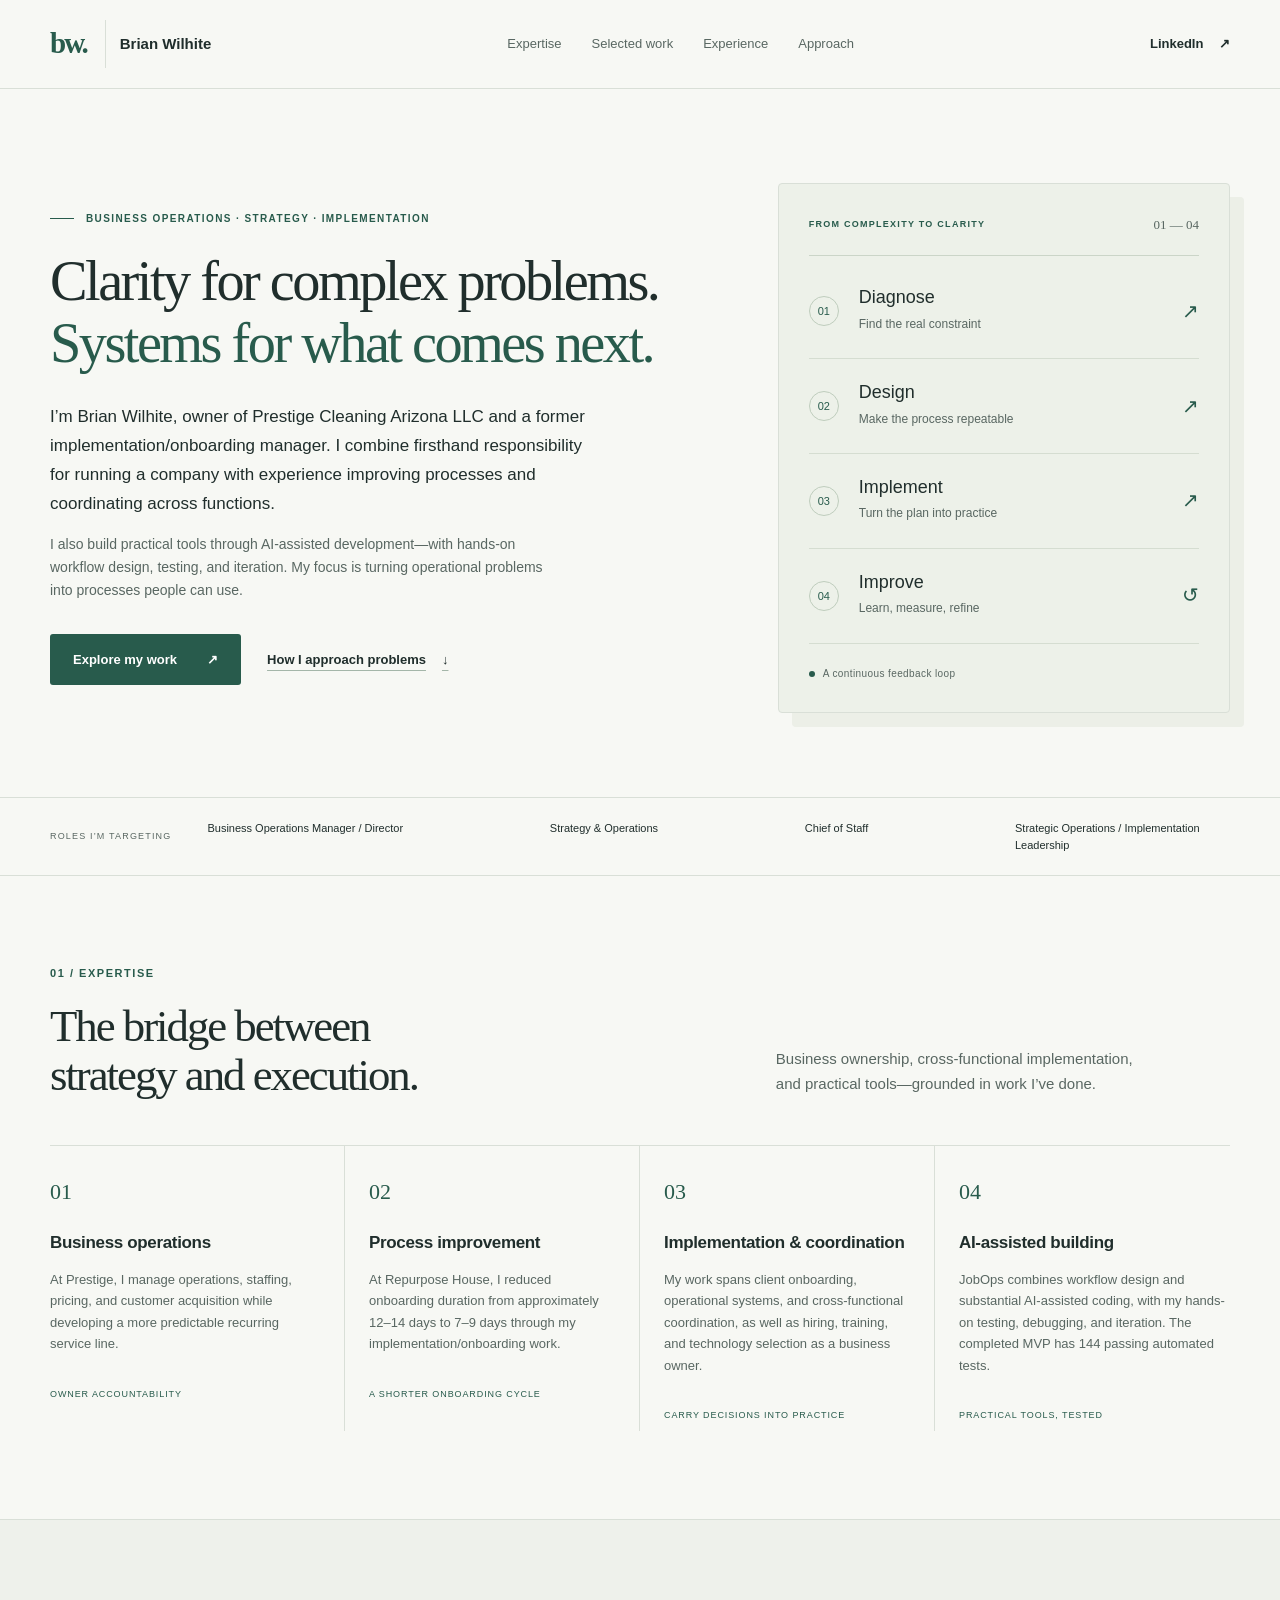
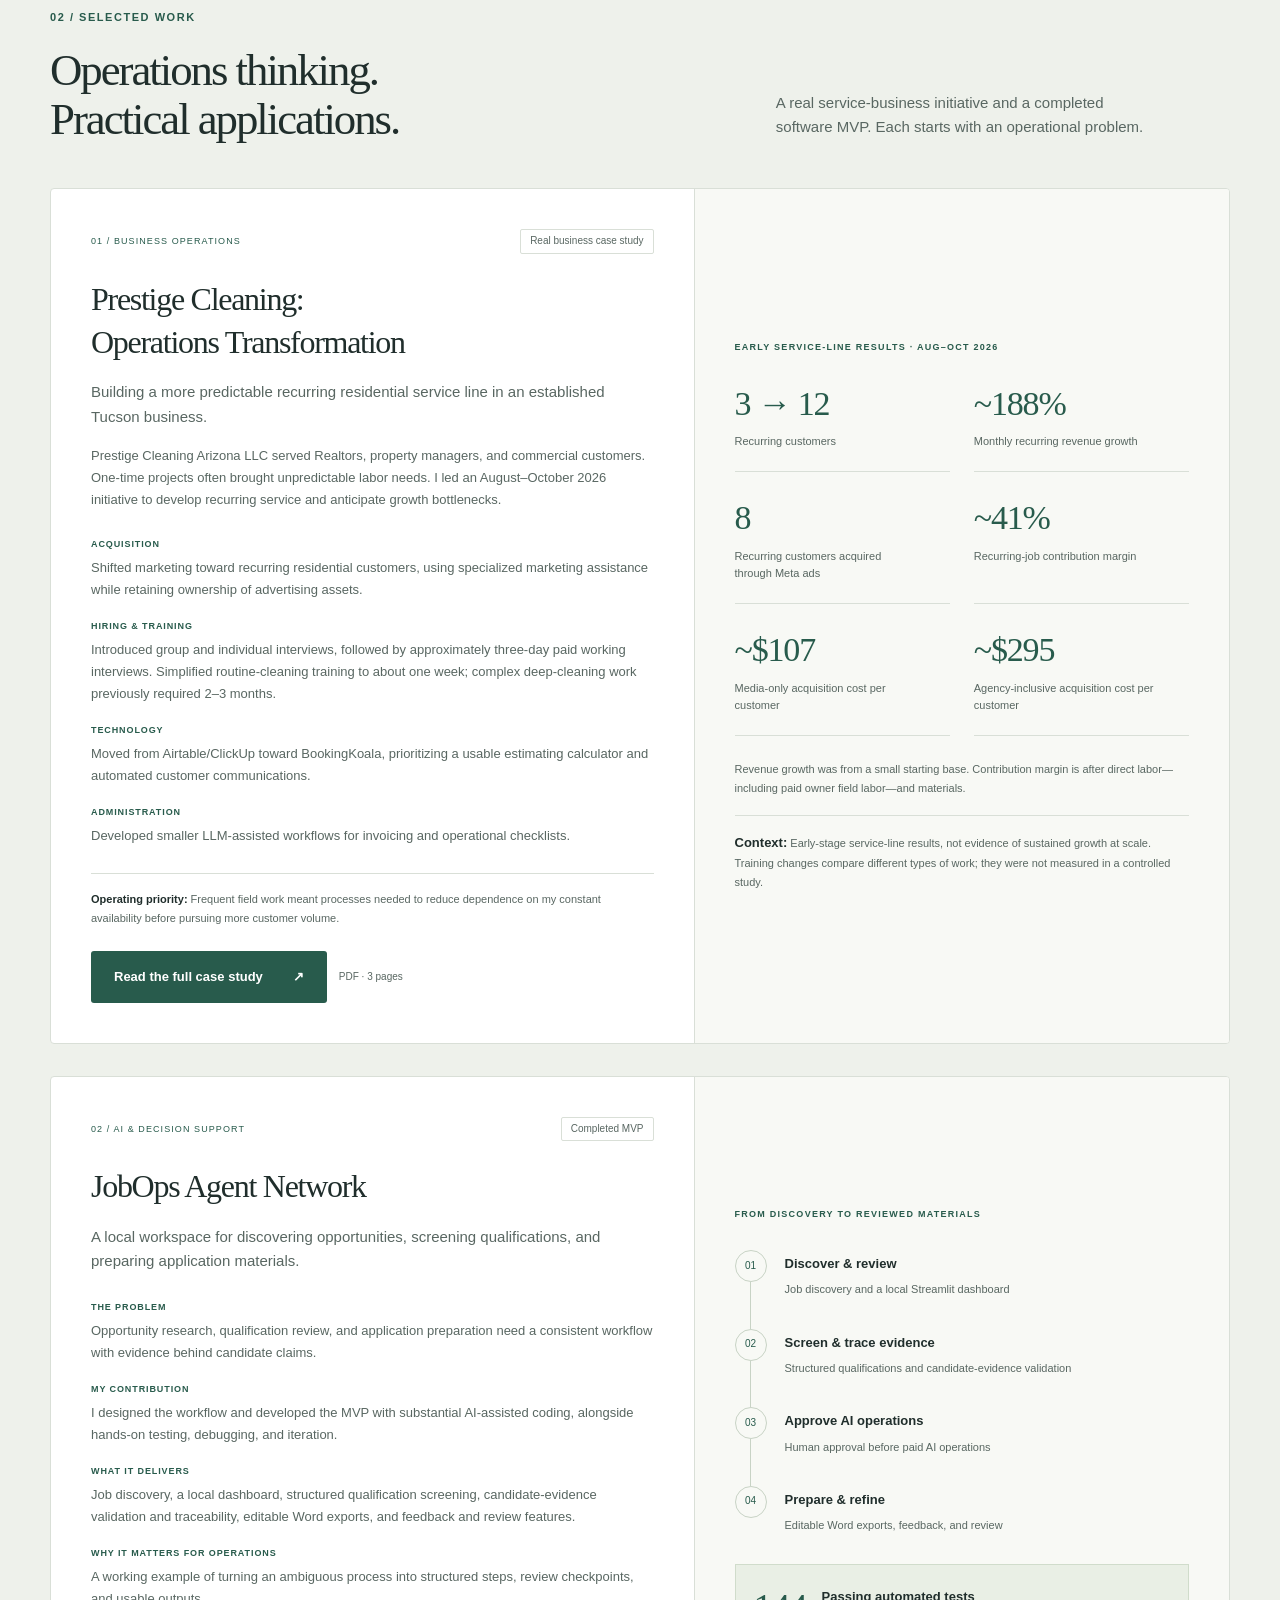
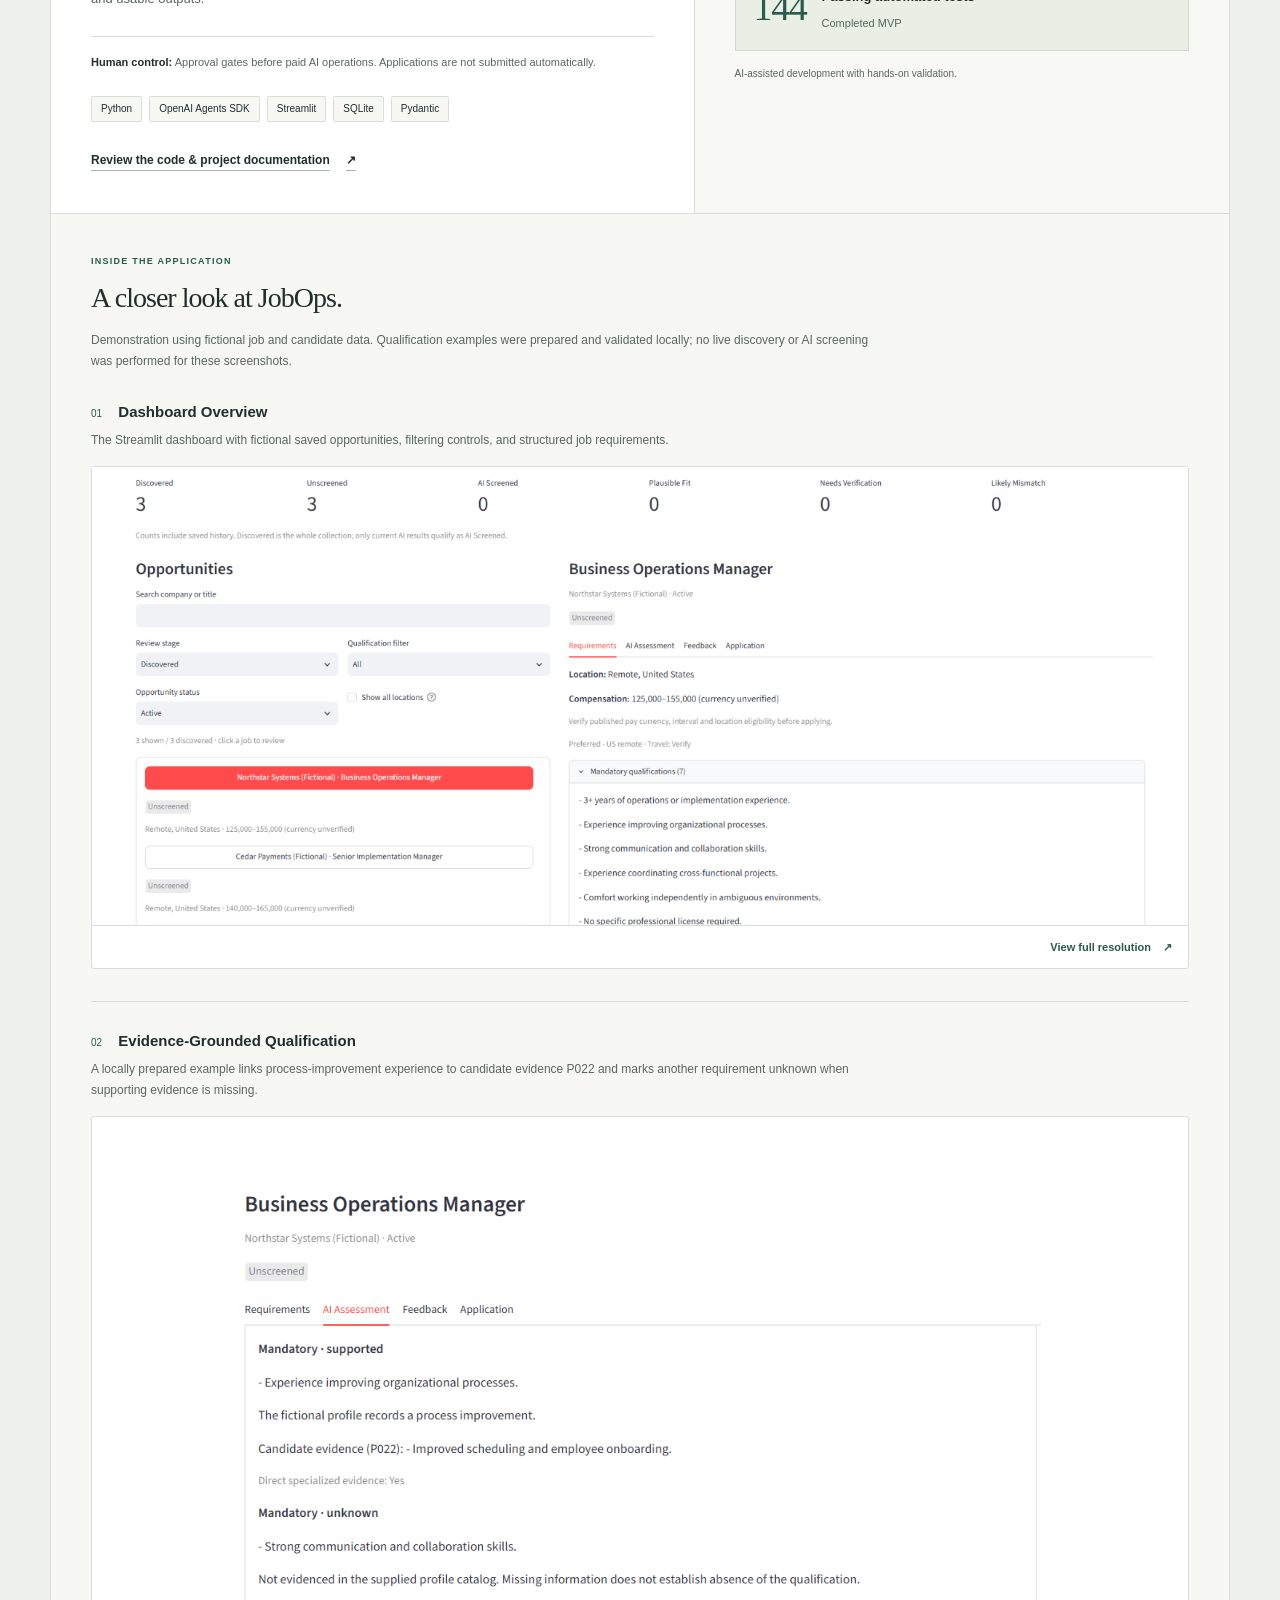
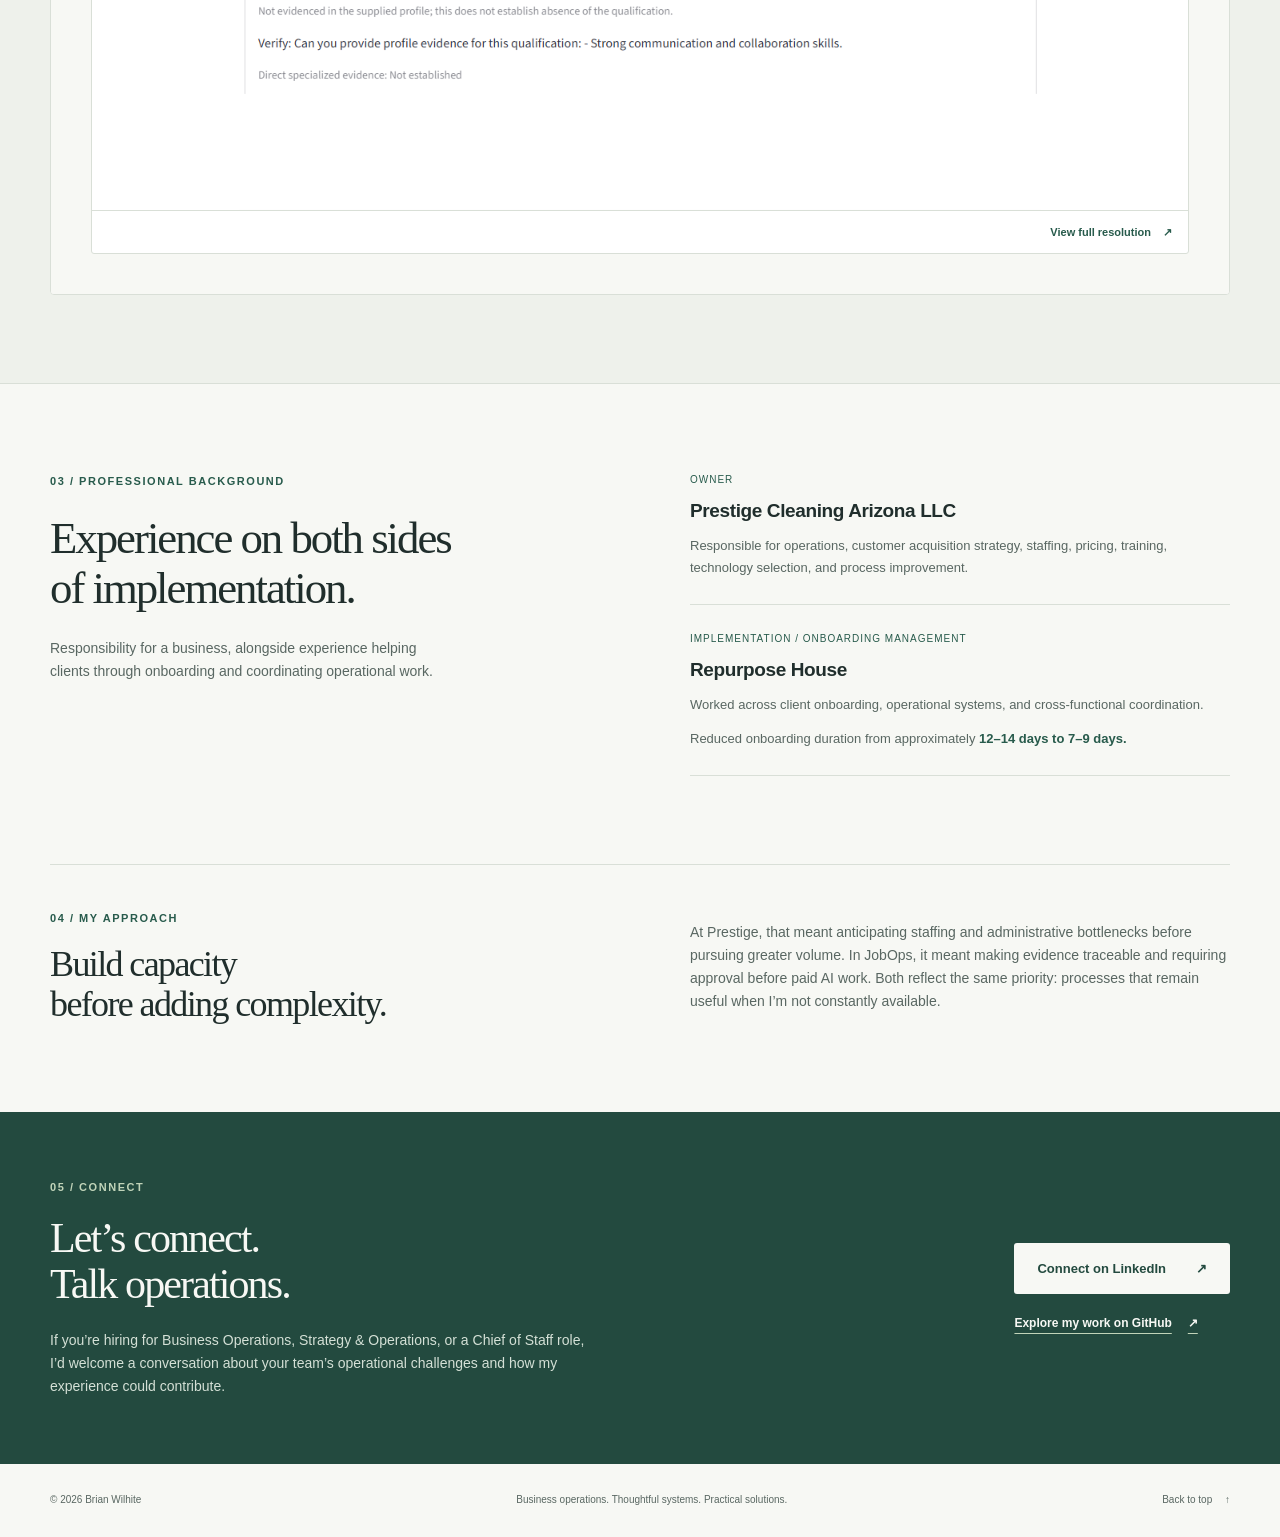
==== index.html @ 7b949faf "Launch professional portfolio with Prestige and JobOps case studies" ====
<!doctype html>
<html lang="en">
<head>
  <meta charset="utf-8">
  <meta name="viewport" content="width=device-width, initial-scale=1">
  <meta name="theme-color" content="#f7f8f4">
  <meta name="description" content="Brian Wilhite — business owner, former implementation/onboarding manager, and operations-focused builder. Business operations, strategy, and practical AI-assisted tools.">
  <title>Brian Wilhite | Business Operations &amp; Strategy</title>
  <link rel="icon" href="assets/favicon.svg" type="image/svg+xml">
  <link rel="stylesheet" href="styles.css">
</head>
<body>
  <a class="skip-link" href="#main">Skip to content</a>
  <header class="site-header"><div class="container header-inner">
    <a class="brand" href="#home" aria-label="Brian Wilhite, home"><span class="monogram" aria-hidden="true">bw.</span><span>Brian Wilhite</span></a>
    <nav aria-label="Main navigation"><a href="#expertise">Expertise</a><a href="#work">Selected work</a><a href="#experience">Experience</a><a href="#approach">Approach</a></nav>
    <a class="header-link" href="https://www.linkedin.com/in/brian-wilhite-15865619b/" target="_blank" rel="noopener noreferrer">LinkedIn <span aria-hidden="true">↗</span><span class="sr-only"> (opens in a new tab)</span></a>
  </div></header>
  <main id="main">
    <section class="hero container" id="home" aria-labelledby="hero-title">
      <div class="hero-copy">
        <p class="eyebrow"><span class="small-line" aria-hidden="true"></span> Business operations · Strategy · Implementation</p>
        <h1 id="hero-title">Clarity for complex problems.<br><span>Systems for what comes next.</span></h1>
        <p class="hero-description">I’m Brian Wilhite, owner of Prestige Cleaning Arizona LLC and a former implementation/onboarding manager. I combine firsthand responsibility for running a company with experience improving processes and coordinating across functions.</p>
        <p class="hero-detail">I also build practical tools through AI-assisted development—with hands-on workflow design, testing, and iteration. My focus is turning operational problems into processes people can use.</p>
        <div class="hero-actions"><a class="button button-primary" href="#work">Explore my work <span aria-hidden="true">↗</span></a><a class="text-link" href="#approach">How I approach problems <span aria-hidden="true">↓</span></a></div>
      </div>
      <div class="system-visual" role="img" aria-label="Operating framework: diagnose, design, implement, and improve, with feedback returning to diagnosis.">
        <div class="visual-heading"><span class="eyebrow">From complexity to clarity</span><span class="visual-index">01 — 04</span></div>
        <div class="system-row"><span class="step-number">01</span><div><strong>Diagnose</strong><span>Find the real constraint</span></div><span class="step-mark" aria-hidden="true">↗</span></div>
        <div class="system-row"><span class="step-number">02</span><div><strong>Design</strong><span>Make the process repeatable</span></div><span class="step-mark" aria-hidden="true">↗</span></div>
        <div class="system-row"><span class="step-number">03</span><div><strong>Implement</strong><span>Turn the plan into practice</span></div><span class="step-mark" aria-hidden="true">↗</span></div>
        <div class="system-row"><span class="step-number">04</span><div><strong>Improve</strong><span>Learn, measure, refine</span></div><span class="step-mark" aria-hidden="true">↺</span></div>
        <div class="visual-footer"><span class="status-dot" aria-hidden="true"></span> A continuous feedback loop</div>
      </div>
    </section>
    <div class="role-strip"><div class="container"><p>Roles I’m targeting</p><ul><li>Business Operations Manager / Director</li><li>Strategy &amp; Operations</li><li>Chief of Staff</li><li>Strategic Operations / Implementation Leadership</li></ul></div></div>
    <section class="section container" id="expertise" aria-labelledby="expertise-title">
      <div class="section-heading"><p class="eyebrow">01 / Expertise</p><h2 id="expertise-title">The bridge between<br>strategy and execution.</h2><p>Business ownership, cross-functional implementation, and practical tools—grounded in work I’ve done.</p></div>
      <div class="expertise-grid">
        <article><span class="capability-number">01</span><h3>Business operations</h3><p>At Prestige, I manage operations, staffing, pricing, and customer acquisition while developing a more predictable recurring service line.</p><span class="capability-label">Owner accountability</span></article>
        <article><span class="capability-number">02</span><h3>Process improvement</h3><p>At Repurpose House, I reduced onboarding duration from approximately 12–14 days to 7–9 days through my implementation/onboarding work.</p><span class="capability-label">A shorter onboarding cycle</span></article>
        <article><span class="capability-number">03</span><h3>Implementation &amp; coordination</h3><p>My work spans client onboarding, operational systems, and cross-functional coordination, as well as hiring, training, and technology selection as a business owner.</p><span class="capability-label">Carry decisions into practice</span></article>
        <article><span class="capability-number">04</span><h3>AI-assisted building</h3><p>JobOps combines workflow design and substantial AI-assisted coding, with my hands-on testing, debugging, and iteration. The completed MVP has 144 passing automated tests.</p><span class="capability-label">Practical tools, tested</span></article>
      </div>
    </section>
    <section class="work-section" id="work" aria-labelledby="work-title"><div class="container section">
      <div class="section-heading"><p class="eyebrow">02 / Selected work</p><h2 id="work-title">Operations thinking.<br>Practical applications.</h2><p>A real service-business initiative and a completed software MVP. Each starts with an operational problem.</p></div>
      <article class="featured-project" aria-labelledby="prestige-title">
        <div class="project-copy">
          <div class="project-meta"><span class="project-type">01 / Business operations</span><span class="badge">Real business case study</span></div>
          <h3 id="prestige-title">Prestige Cleaning:<br>Operations Transformation</h3>
          <p class="project-lead">Building a more predictable recurring residential service line in an established Tucson business.</p>
          <p class="project-context">Prestige Cleaning Arizona LLC served Realtors, property managers, and commercial customers. One-time projects often brought unpredictable labor needs. I led an August–October 2026 initiative to develop recurring service and anticipate growth bottlenecks.</p>
          <dl class="project-details">
            <div><dt>Acquisition</dt><dd>Shifted marketing toward recurring residential customers, using specialized marketing assistance while retaining ownership of advertising assets.</dd></div>
            <div><dt>Hiring &amp; training</dt><dd>Introduced group and individual interviews, followed by approximately three-day paid working interviews. Simplified routine-cleaning training to about one week; complex deep-cleaning work previously required 2–3 months.</dd></div>
            <div><dt>Technology</dt><dd>Moved from Airtable/ClickUp toward BookingKoala, prioritizing a usable estimating calculator and automated customer communications.</dd></div>
            <div><dt>Administration</dt><dd>Developed smaller LLM-assisted workflows for invoicing and operational checklists.</dd></div>
          </dl>
          <p class="project-caveat"><strong>Operating priority:</strong> Frequent field work meant processes needed to reduce dependence on my constant availability before pursuing more customer volume.</p>
          <p class="document-availability"><a class="button button-primary" href="assets/documents/prestige-operations-case-study.pdf" target="_blank" rel="noopener noreferrer">Read the full case study <span aria-hidden="true">↗</span><span class="sr-only"> (PDF, opens in a new tab)</span></a><span>PDF · 3 pages</span></p>
        </div>
        <aside class="project-diagram results-panel" aria-label="Prestige early-stage service-line results">
          <p class="eyebrow">Early service-line results · Aug–Oct 2026</p>
          <dl class="results-grid">
            <div><dt>Recurring customers</dt><dd>3 → 12</dd></div>
            <div><dt>Monthly recurring revenue growth</dt><dd>~188%</dd></div>
            <div><dt>Recurring customers acquired through Meta ads</dt><dd>8</dd></div>
            <div><dt>Recurring-job contribution margin</dt><dd>~41%</dd></div>
            <div><dt>Media-only acquisition cost per customer</dt><dd>~$107</dd></div>
            <div><dt>Agency-inclusive acquisition cost per customer</dt><dd>~$295</dd></div>
          </dl>
          <p class="results-note">Revenue growth was from a small starting base. Contribution margin is after direct labor—including paid owner field labor—and materials.</p>
          <p class="project-caveat"><strong>Context:</strong> Early-stage service-line results, not evidence of sustained growth at scale. Training changes compare different types of work; they were not measured in a controlled study.</p>
        </aside>
      </article>
      <article class="featured-project" aria-labelledby="jobops-title">
        <div class="project-copy">
          <div class="project-meta"><span class="project-type">02 / AI &amp; decision support</span><span class="badge">Completed MVP</span></div>
          <h3 id="jobops-title">JobOps Agent Network</h3>
          <p class="project-lead">A local workspace for discovering opportunities, screening qualifications, and preparing application materials.</p>
          <dl class="project-details">
            <div><dt>The problem</dt><dd>Opportunity research, qualification review, and application preparation need a consistent workflow with evidence behind candidate claims.</dd></div>
            <div><dt>My contribution</dt><dd>I designed the workflow and developed the MVP with substantial AI-assisted coding, alongside hands-on testing, debugging, and iteration.</dd></div>
            <div><dt>What it delivers</dt><dd>Job discovery, a local dashboard, structured qualification screening, candidate-evidence validation and traceability, editable Word exports, and feedback and review features.</dd></div>
            <div><dt>Why it matters for operations</dt><dd>A working example of turning an ambiguous process into structured steps, review checkpoints, and usable outputs.</dd></div>
          </dl>
          <p class="project-caveat"><strong>Human control:</strong> Approval gates before paid AI operations. Applications are not submitted automatically.</p>
          <ul class="tags" aria-label="Project technologies"><li>Python</li><li>OpenAI Agents SDK</li><li>Streamlit</li><li>SQLite</li><li>Pydantic</li></ul>
          <a class="text-link project-link" href="https://github.com/BMWilhite/JobOps-Agent-Network" target="_blank" rel="noopener noreferrer">Review the code &amp; project documentation <span aria-hidden="true">↗</span><span class="sr-only"> (opens in a new tab)</span></a>
        </div>
        <div class="project-diagram">
          <p class="eyebrow">From discovery to reviewed materials</p>
          <ol>
            <li><span>01</span><div><strong>Discover &amp; review</strong><p>Job discovery and a local Streamlit dashboard</p></div></li>
            <li><span>02</span><div><strong>Screen &amp; trace evidence</strong><p>Structured qualifications and candidate-evidence validation</p></div></li>
            <li><span>03</span><div><strong>Approve AI operations</strong><p>Human approval before paid AI operations</p></div></li>
            <li><span>04</span><div><strong>Prepare &amp; refine</strong><p>Editable Word exports, feedback, and review</p></div></li>
          </ol>
          <div class="data-output"><span class="test-count">144</span><div><strong>Passing automated tests</strong><p>Completed MVP</p></div></div>
          <p class="diagram-note">AI-assisted development with hands-on validation.</p>
        </div>
        <section class="jobops-gallery" aria-labelledby="jobops-gallery-title" aria-describedby="jobops-demo-note">
          <div class="gallery-heading">
            <p class="eyebrow">Inside the application</p>
            <h4 id="jobops-gallery-title">A closer look at JobOps.</h4>
            <p id="jobops-demo-note" class="gallery-note">Demonstration using fictional job and candidate data. Qualification examples were prepared and validated locally; no live discovery or AI screening was performed for these screenshots.</p>
          </div>
          <figure class="screenshot-figure">
            <figcaption>
              <h5><span>01</span> Dashboard Overview</h5>
              <p>The Streamlit dashboard with fictional saved opportunities, filtering controls, and structured job requirements.</p>
            </figcaption>
            <a class="screenshot-link" href="assets/screenshots/jobops-dashboard.png" target="_blank" rel="noopener noreferrer" aria-describedby="jobops-demo-note">
              <img src="assets/screenshots/jobops-dashboard.png" alt="JobOps dashboard showing fictional saved opportunities, review and qualification filters, and the selected job’s structured requirements; the AI-screened count is zero." width="1506" height="629" loading="lazy" decoding="async">
              <span class="screenshot-action">View full resolution <span aria-hidden="true">↗</span><span class="sr-only"> (opens in a new tab)</span></span>
            </a>
          </figure>
          <figure class="screenshot-figure">
            <figcaption>
              <h5><span>02</span> Evidence-Grounded Qualification</h5>
              <p>A locally prepared example links process-improvement experience to candidate evidence P022 and marks another requirement unknown when supporting evidence is missing.</p>
            </figcaption>
            <a class="screenshot-link" href="assets/screenshots/jobops-evidence.png" target="_blank" rel="noopener noreferrer" aria-describedby="jobops-demo-note">
              <img src="assets/screenshots/jobops-evidence.png" alt="Fictional qualification example: process-improvement experience is supported by candidate evidence P022, while communication and collaboration skills are marked unknown because the supplied profile lacks evidence." width="802" height="693" loading="lazy" decoding="async">
              <span class="screenshot-action">View full resolution <span aria-hidden="true">↗</span><span class="sr-only"> (opens in a new tab)</span></span>
            </a>
          </figure>
        </section>
      </article>
    </div></section>
    <section class="section container experience" id="experience" aria-labelledby="experience-title">
      <div class="experience-intro"><p class="eyebrow">03 / Professional background</p><h2 id="experience-title">Experience on both sides<br>of implementation.</h2><p>Responsibility for a business, alongside experience helping clients through onboarding and coordinating operational work.</p></div>
      <div class="experience-list">
        <article><p class="experience-role">Owner</p><h3>Prestige Cleaning Arizona LLC</h3><p>Responsible for operations, customer acquisition strategy, staffing, pricing, training, technology selection, and process improvement.</p></article>
        <article><p class="experience-role">Implementation / Onboarding Management</p><h3>Repurpose House</h3><p>Worked across client onboarding, operational systems, and cross-functional coordination.</p><p class="experience-result">Reduced onboarding duration from approximately <strong>12–14 days to 7–9 days.</strong></p></article>
      </div>
    </section>
    <section class="container approach-note" id="approach" aria-labelledby="approach-title">
      <div><p class="eyebrow">04 / My approach</p><h2 id="approach-title">Build capacity<br>before adding complexity.</h2></div>
      <p>At Prestige, that meant anticipating staffing and administrative bottlenecks before pursuing greater volume. In JobOps, it meant making evidence traceable and requiring approval before paid AI work. Both reflect the same priority: processes that remain useful when I’m not constantly available.</p>
    </section>
    <section class="connect-section" id="connect" aria-labelledby="connect-title">
      <div class="container connect-inner">
        <div><p class="eyebrow">05 / Connect</p><h2 id="connect-title">Let’s connect.<br>Talk operations.</h2><p>If you’re hiring for Business Operations, Strategy &amp; Operations, or a Chief of Staff role, I’d welcome a conversation about your team’s operational challenges and how my experience could contribute.</p></div>
        <div class="contact-actions">
          <a class="button button-light" href="https://www.linkedin.com/in/brian-wilhite-15865619b/" target="_blank" rel="noopener noreferrer">Connect on LinkedIn <span aria-hidden="true">↗</span><span class="sr-only"> (opens in a new tab)</span></a>
          <a class="text-link contact-github" href="https://github.com/BMWilhite" target="_blank" rel="noopener noreferrer">Explore my work on GitHub <span aria-hidden="true">↗</span><span class="sr-only"> (opens in a new tab)</span></a>
        </div>
      </div>
    </section>
  </main>
  <footer class="container footer"><p>© <span id="year">2026</span> Brian Wilhite</p><span>Business operations. Thoughtful systems. Practical solutions.</span><a href="#home">Back to top <span aria-hidden="true">↑</span></a></footer>
  <script src="script.js" defer></script>
</body>
</html>
---- styles.css ----
:root{--paper:#f7f8f4;--ink:#202e2c;--muted:#596762;--green:#285b4c;--line:#d9dfd7;--soft:#edf1e9;--serif:Georgia,'Times New Roman',serif;--sans:'Segoe UI',Arial,sans-serif}
*{box-sizing:border-box}html{scroll-behavior:smooth;scroll-padding-top:100px}body{margin:0;background:var(--paper);color:var(--ink);font-family:var(--sans);font-size:16px;line-height:1.65;-webkit-font-smoothing:antialiased}a{color:inherit;text-decoration:none}a:focus-visible{outline:3px solid #ae6a21;outline-offset:6px}::selection{background:#d9e7d7}.container{width:min(1180px,calc(100% - 96px));margin-inline:auto}.eyebrow{text-transform:uppercase;letter-spacing:.14em;font-size:11px;font-weight:650;color:var(--green);margin:0 0 24px}.site-header{position:sticky;top:0;z-index:10;background:var(--paper);border-bottom:1px solid var(--line)}.header-inner{height:88px;display:flex;align-items:center;justify-content:space-between;gap:24px}.brand{display:flex;align-items:center;gap:14px;font-size:15px;font-weight:600}.monogram{font-family:var(--serif);font-size:29px;letter-spacing:-2px;color:var(--green);border-right:1px solid var(--line);padding-right:18px}.header-inner nav{display:flex;gap:30px;font-size:13px;color:var(--muted)}.header-inner nav a:hover,.header-link:hover,.footer a:hover{color:var(--green);text-decoration:underline;text-underline-offset:5px}.header-link{font-size:13px;font-weight:600}.header-link span{margin-left:12px}.hero{padding-block:94px 84px;display:grid;grid-template-columns:1.45fr 1fr;gap:72px;align-items:center}.hero .eyebrow{font-size:10px;display:flex;align-items:center;gap:12px}.small-line{width:24px;height:1px;background:var(--green);flex-shrink:0}h1,h2,h3,p{margin-top:0}h1,h2{font-family:var(--serif);font-weight:400;letter-spacing:-.045em;line-height:1.1}h1{font-size:clamp(42px,4.4vw,62px);margin-bottom:28px}h1 span{color:var(--green)}.hero-description{font-size:17px;line-height:1.7;max-width:540px;margin-bottom:14px}.hero-detail{font-size:14px;color:var(--muted);max-width:510px}.hero-actions{margin-top:32px;display:flex;align-items:center;gap:26px;flex-wrap:wrap}.button{padding:14px 22px;font-size:13px;font-weight:600;display:inline-flex;align-items:center;gap:30px;border:1px solid transparent;border-radius:3px;transition:background .2s,transform .2s}.button:hover{transform:translateY(-2px)}.button-primary{background:var(--green);color:white}.button-primary:hover{background:#1e473b}.text-link{font-size:13px;font-weight:600;display:inline-flex;gap:16px;align-items:center;text-decoration:underline;text-underline-offset:6px;text-decoration-color:#a4b6a9}.text-link:hover{text-decoration-color:var(--green)}.system-visual{background:var(--soft);padding:30px;border:1px solid var(--line);border-radius:4px;box-shadow:14px 14px 0 #ecefe7}.visual-heading{display:flex;justify-content:space-between;align-items:center;border-bottom:1px solid #cbd5c8;padding-bottom:20px;margin-bottom:8px;gap:10px}.visual-heading .eyebrow{margin:0;font-size:9px}.visual-index{font-family:var(--serif);font-size:13px;color:var(--muted);white-space:nowrap}.system-row{display:flex;align-items:center;gap:20px;padding:22px 0;border-bottom:1px solid #d5ddd1}.step-number{font-size:11px;color:var(--green);border:1px solid #bfcdbd;border-radius:50%;width:30px;height:30px;display:grid;place-items:center;flex-shrink:0}.system-row strong{display:block;font-size:18px;font-weight:500;line-height:1.3}.system-row div>span{font-size:12px;color:var(--muted)}.step-mark{margin-left:auto;color:var(--green);font-size:20px}.visual-footer{font-size:10px;letter-spacing:.04em;color:var(--muted);display:flex;align-items:center;gap:8px;padding-top:22px}.status-dot{width:6px;height:6px;background:var(--green);border-radius:50%}.role-strip{border-block:1px solid var(--line)}.role-strip>.container{padding-block:22px;display:flex;align-items:center;gap:36px}.role-strip p{flex-shrink:0;margin:0;text-transform:uppercase;letter-spacing:.13em;font-size:9px;color:var(--muted)}.role-strip ul{list-style:none;padding:0;margin:0;display:flex;gap:24px;justify-content:space-between;flex:1}.role-strip li{font-size:11px;font-weight:500;max-width:215px;line-height:1.5}.section{padding-block:88px}.section-heading{display:grid;grid-template-columns:1.4fr 1fr;column-gap:90px;margin-bottom:44px;align-items:end}.section-heading .eyebrow{grid-column:1/-1;margin-bottom:20px}h2{font-size:clamp(34px,3.5vw,46px);margin-bottom:0}.section-heading>p:last-child{color:var(--muted);font-size:15px;margin-bottom:4px;max-width:370px}.expertise-grid{display:grid;grid-template-columns:repeat(4,1fr);border-top:1px solid var(--line)}.expertise-grid article{padding:28px 24px 4px;border-right:1px solid var(--line)}.expertise-grid article:first-child{padding-left:0}.expertise-grid article:last-child{border-right:0;padding-right:0}.capability-number{font-family:var(--serif);font-size:22px;color:var(--green);display:block;margin-bottom:22px}h3{font-size:17px;font-weight:600;line-height:1.35;letter-spacing:-.02em;margin-bottom:14px}.expertise-grid p{font-size:13px;color:var(--muted);margin-bottom:24px}.capability-label{font-size:9px;text-transform:uppercase;letter-spacing:.1em;color:var(--green)}.work-section{background:#eef1eb;border-block:1px solid var(--line)}.featured-project{display:grid;grid-template-columns:1.2fr 1fr;background:#fff;border:1px solid var(--line);border-radius:4px;overflow:hidden}.project-copy{padding:40px}.project-meta{display:flex;gap:16px;justify-content:space-between;align-items:center;flex-wrap:wrap;margin-bottom:24px}.project-type{font-size:9px;letter-spacing:.12em;text-transform:uppercase;color:var(--green)}.badge{font-size:10px;color:var(--muted);border:1px solid var(--line);padding:3px 9px;border-radius:2px}.project-copy h3{font-family:var(--serif);font-weight:400;font-size:32px;letter-spacing:-.04em;margin-bottom:16px}.project-lead{font-size:15px;color:var(--muted)}.project-details{margin:26px 0}.project-details div{margin-bottom:18px}.project-details dt{text-transform:uppercase;font-size:9px;letter-spacing:.1em;font-weight:600;color:var(--green);margin-bottom:5px}.project-details dd{font-size:13px;line-height:1.7;color:var(--muted);margin:0}.tags{list-style:none;display:flex;gap:7px;flex-wrap:wrap;padding:0;margin:24px 0}.tags li{font-size:10px;background:var(--paper);border:1px solid var(--line);padding:4px 9px;border-radius:2px}.project-link{font-size:12px}.project-diagram{background:#f8f9f5;border-left:1px solid var(--line);padding:40px;display:flex;flex-direction:column;justify-content:center}.project-diagram>.eyebrow{font-size:9px;margin-bottom:28px}.project-diagram ol{list-style:none;padding:0;margin:0}.project-diagram li{position:relative;display:flex;gap:18px;padding-bottom:30px}.project-diagram li>span{z-index:1;background:#f8f9f5;display:grid;place-items:center;flex-shrink:0;width:32px;height:32px;border:1px solid #c8d3c5;border-radius:50%;font-size:10px;color:var(--green)}.project-diagram li:not(:last-child)::after{content:'';position:absolute;top:32px;left:15px;bottom:0;border-left:1px solid #c8d3c5}.project-diagram strong{font-size:13px;font-weight:600}.project-diagram li p,.data-output p{font-size:11px;color:var(--muted);margin:4px 0 0}.data-output{display:flex;gap:15px;align-items:center;background:#e9efe5;border:1px solid #d0dccb;padding:18px}.data-output>span{font-size:26px;color:var(--green)}.diagram-note{font-size:10px;color:var(--muted);margin:15px 0 0}.case-study{display:flex;align-items:center;gap:32px;padding:32px 0 0;margin-top:32px;border-top:1px solid #ccd5c8}.case-number{font-family:var(--serif);font-size:38px;color:#62775d}.case-study .eyebrow{font-size:9px;margin-bottom:8px}.case-study h3{font-size:21px;margin-bottom:8px}.case-study p:last-child{font-size:13px;color:var(--muted);margin-bottom:0;max-width:530px}.pending-label{margin-left:auto;flex-shrink:0;font-size:11px;color:var(--muted);border:1px solid #ccd5c8;padding:9px 13px}.approach{display:grid;grid-template-columns:1fr 1fr;gap:100px}.approach-intro>p:last-child{margin:25px 0 0;color:var(--muted);font-size:15px;max-width:420px}.approach-list{padding:0;margin:0;list-style:none}.approach-list li{display:flex;gap:26px;padding:24px 0;border-bottom:1px solid var(--line)}.approach-list li:first-child{padding-top:0}.approach-list li>span{font-size:11px;color:var(--green);padding-top:3px}.approach-list h3{font-size:16px;margin-bottom:9px}.approach-list p{font-size:13px;color:var(--muted);margin-bottom:0}.connect-section{background:#234a3f;color:#f7f8f4}.connect-inner{display:flex;align-items:center;justify-content:space-between;gap:70px;padding-block:66px}.connect-inner .eyebrow{color:#c1d4b9;margin-bottom:18px}.connect-inner h2{font-size:42px}.connect-inner p:last-child{font-size:14px;max-width:540px;color:#d4e0d6;margin:22px 0 0}.button-light{background:var(--paper);color:#234a3f;flex-shrink:0}.button-light:hover{background:#e3eddf}.footer{display:flex;align-items:center;justify-content:space-between;gap:20px;padding-block:28px;font-size:10px;color:var(--muted)}.footer p{margin:0}.footer a{flex-shrink:0}.footer a span{margin-left:10px}.skip-link{position:fixed;top:10px;left:10px;transform:translateY(-160%);background:var(--green);color:white;padding:10px 18px;z-index:20}.skip-link:focus{transform:translateY(0)}.sr-only{position:absolute;width:1px;height:1px;padding:0;margin:-1px;overflow:hidden;clip:rect(0,0,0,0);white-space:nowrap;border:0}
/* Project refinements reuse the existing palette, typography, and grid. */
.featured-project+.featured-project{margin-top:32px}
.project-context{font-size:13px;color:var(--muted);line-height:1.7;margin-bottom:0}
.project-caveat{font-size:11px;line-height:1.7;color:var(--muted);padding-top:16px;border-top:1px solid var(--line);margin-bottom:0}
.project-caveat strong{font-weight:600;color:var(--ink)}
.document-availability{display:flex;align-items:center;gap:12px;flex-wrap:wrap;margin:24px 0 0;font-size:10px;color:var(--muted)}
.document-availability .pending-label{margin-left:0}
.results-panel>.eyebrow{line-height:1.7}
.results-grid{display:grid;grid-template-columns:1fr 1fr;gap:26px 24px;margin:0 0 24px}
.results-grid>div{display:flex;flex-direction:column;padding-bottom:20px;border-bottom:1px solid var(--line)}
.results-grid dt{font-size:11px;color:var(--muted);line-height:1.6;max-width:180px}
.results-grid dd{order:-1;font-family:var(--serif);font-size:34px;letter-spacing:-.035em;color:var(--green);line-height:1.2;margin:0 0 9px}
.results-note{font-size:11px;color:var(--muted);line-height:1.7;margin-bottom:18px}
.data-output .test-count{font-family:var(--serif);font-size:38px;letter-spacing:-.035em;line-height:1.2}
.experience{display:grid;grid-template-columns:1fr 1fr;gap:100px}
.experience-intro>p:last-child{font-size:14px;color:var(--muted);max-width:400px;margin:24px 0 0}
.experience-list article{border-bottom:1px solid var(--line);padding-bottom:26px}
.experience-list article+article{padding-top:26px}
.experience-role{font-size:10px;text-transform:uppercase;letter-spacing:.1em;color:var(--green);margin-bottom:9px}
.experience-list h3{font-size:19px;margin-bottom:12px}
.experience-list article>p:not(.experience-role){font-size:13px;color:var(--muted);margin-bottom:0}
.experience-list .experience-result{margin-top:12px}
.experience-result strong{color:var(--green);font-weight:600}
.approach-note{display:grid;grid-template-columns:1fr 1fr;align-items:center;gap:100px;padding-block:44px 60px;border-top:1px solid var(--line);margin-bottom:28px}
.approach-note .eyebrow{margin-bottom:18px}
.approach-note h2{font-size:36px}
.approach-note>p{font-size:14px;color:var(--muted);margin-bottom:0}
@media(max-width:1000px){.container{width:calc(100% - 64px)}.hero{gap:36px;grid-template-columns:1.2fr 1fr;padding-block:65px}.system-visual{padding:24px}.hero-actions{gap:20px}.role-strip>.container{gap:24px}.role-strip ul{flex-wrap:wrap;justify-content:flex-start;gap:12px 24px}.role-strip li{max-width:none}.section-heading{column-gap:45px}.expertise-grid{grid-template-columns:repeat(2,1fr);row-gap:30px}.expertise-grid article:nth-child(2){border:0;padding-right:0}.expertise-grid article:nth-child(3){padding-left:0}.featured-project{grid-template-columns:1.15fr 1fr}.project-copy,.project-diagram{padding:28px}.approach,.experience,.approach-note{gap:50px}.results-grid{gap:24px 16px}.results-grid dd{font-size:30px}.footer>span{display:none}}
@media(max-width:720px){html{scroll-padding-top:125px}.container{width:calc(100% - 40px)}.header-inner{height:auto;min-height:76px;flex-wrap:wrap;gap:10px;padding-block:14px}.brand{font-size:13px;gap:10px}.monogram{font-size:25px;padding-right:12px}.header-inner nav{order:3;width:100%;justify-content:center;gap:28px;font-size:12px;border-top:1px solid var(--line);padding-top:10px}.header-link{font-size:12px}.hero{grid-template-columns:1fr;gap:40px;padding-block:48px}.hero .eyebrow{font-size:9px;letter-spacing:.1em;gap:8px}h1{font-size:44px}.hero-description{font-size:16px}.hero-detail{font-size:13px}.hero-actions{gap:24px;margin-top:25px}.system-visual{box-shadow:8px 8px 0 #ecefe7}.system-row{padding-block:17px}.role-strip>.container{display:block;padding-block:20px}.role-strip p{margin-bottom:12px}.role-strip ul{display:grid;grid-template-columns:1fr 1fr;gap:12px 18px}.role-strip li{font-size:10px}.section{padding-block:55px}.section-heading{grid-template-columns:1fr;gap:20px;margin-bottom:30px}.section-heading .eyebrow{margin-bottom:0}.section-heading>p:last-child{max-width:100%;font-size:14px}.expertise-grid article{padding:22px 18px 0}.expertise-grid h3{font-size:16px}.expertise-grid p{font-size:12px}.capability-label{font-size:8px;letter-spacing:.05em}.featured-project{grid-template-columns:1fr}.project-copy{padding:26px}.project-diagram{border-left:0;border-top:1px solid var(--line);padding:26px}.project-copy h3{font-size:30px}.case-study{gap:18px;flex-wrap:wrap;align-items:flex-start}.case-number{font-size:28px}.case-study>div:nth-child(2){flex:1;min-width:200px}.pending-label{margin-left:46px}.approach{grid-template-columns:1fr;gap:32px}.approach-intro>p:last-child{font-size:14px}.connect-inner{display:block;padding-block:48px}.connect-inner h2{font-size:36px}.connect-inner .button{margin-top:28px}.footer{padding-block:24px;font-size:10px}h2{font-size:36px}}
@media(max-width:720px){.header-inner nav{gap:20px;font-size:11px}.header-inner nav a{white-space:nowrap}.project-link{flex-wrap:wrap}.experience,.approach-note{grid-template-columns:1fr;gap:28px}.approach-note{padding-block:32px 40px;margin-bottom:15px}.approach-note h2{font-size:32px}.results-grid dd{font-size:34px}}
@media(max-width:360px){.header-inner nav{gap:12px}h1{font-size:38px}.hero .eyebrow{font-size:8px}.small-line{width:15px}.hero-actions{align-items:flex-start;flex-direction:column}.expertise-grid{grid-template-columns:1fr;row-gap:12px}.expertise-grid article{padding:22px 0!important;border:0;border-bottom:1px solid var(--line)}.role-strip ul{grid-template-columns:1fr}}
/* Real application screenshots retain their original proportions and content. */
.contact-actions{display:flex;flex-direction:column;align-items:flex-start;gap:20px;flex-shrink:0}
.contact-github{color:var(--paper);text-decoration-color:#c1d4b9;font-size:12px}
.contact-github:hover{text-decoration-color:var(--paper)}
@media(max-width:720px){.contact-actions{margin-top:28px}.contact-actions .button{margin-top:0}}
.jobops-gallery{grid-column:1/-1;min-width:0;padding:40px;border-top:1px solid var(--line);background:var(--paper)}
.gallery-heading{margin-bottom:30px}
.gallery-heading .eyebrow{font-size:9px;margin-bottom:12px}
.gallery-heading h4{font-family:var(--serif);font-size:28px;font-weight:400;letter-spacing:-.035em;line-height:1.2;margin:0 0 16px}
.gallery-note{font-size:12px;line-height:1.7;color:var(--muted);max-width:780px;margin-bottom:0}
.screenshot-figure{margin:0}
.screenshot-figure+.screenshot-figure{margin-top:32px;padding-top:28px;border-top:1px solid var(--line)}
.screenshot-figure figcaption{margin-bottom:16px}
.screenshot-figure h5{font-size:15px;font-weight:600;line-height:1.4;margin:0 0 8px}
.screenshot-figure h5>span{font-size:10px;font-weight:400;color:var(--green);margin-right:12px}
.screenshot-figure figcaption p{font-size:12px;line-height:1.7;color:var(--muted);max-width:780px;margin:0}
.screenshot-link{display:block;min-width:0;border:1px solid var(--line);border-radius:3px;background:#fff}
.screenshot-link:hover{border-color:var(--green)}
.screenshot-link img{display:block;max-width:100%;height:auto;margin-inline:auto}
.screenshot-action{display:flex;align-items:center;justify-content:flex-end;gap:12px;border-top:1px solid var(--line);padding:12px 16px;font-size:11px;font-weight:600;color:var(--green)}
@media(max-width:1000px){.jobops-gallery{padding:28px}}
@media(max-width:720px){.jobops-gallery{padding:26px}.gallery-heading h4{font-size:25px}.screenshot-action{justify-content:flex-start}.screenshot-figure h5{font-size:14px}}
@media(prefers-reduced-motion:reduce){html{scroll-behavior:auto}.button{transition:none}.button:hover{transform:none}}
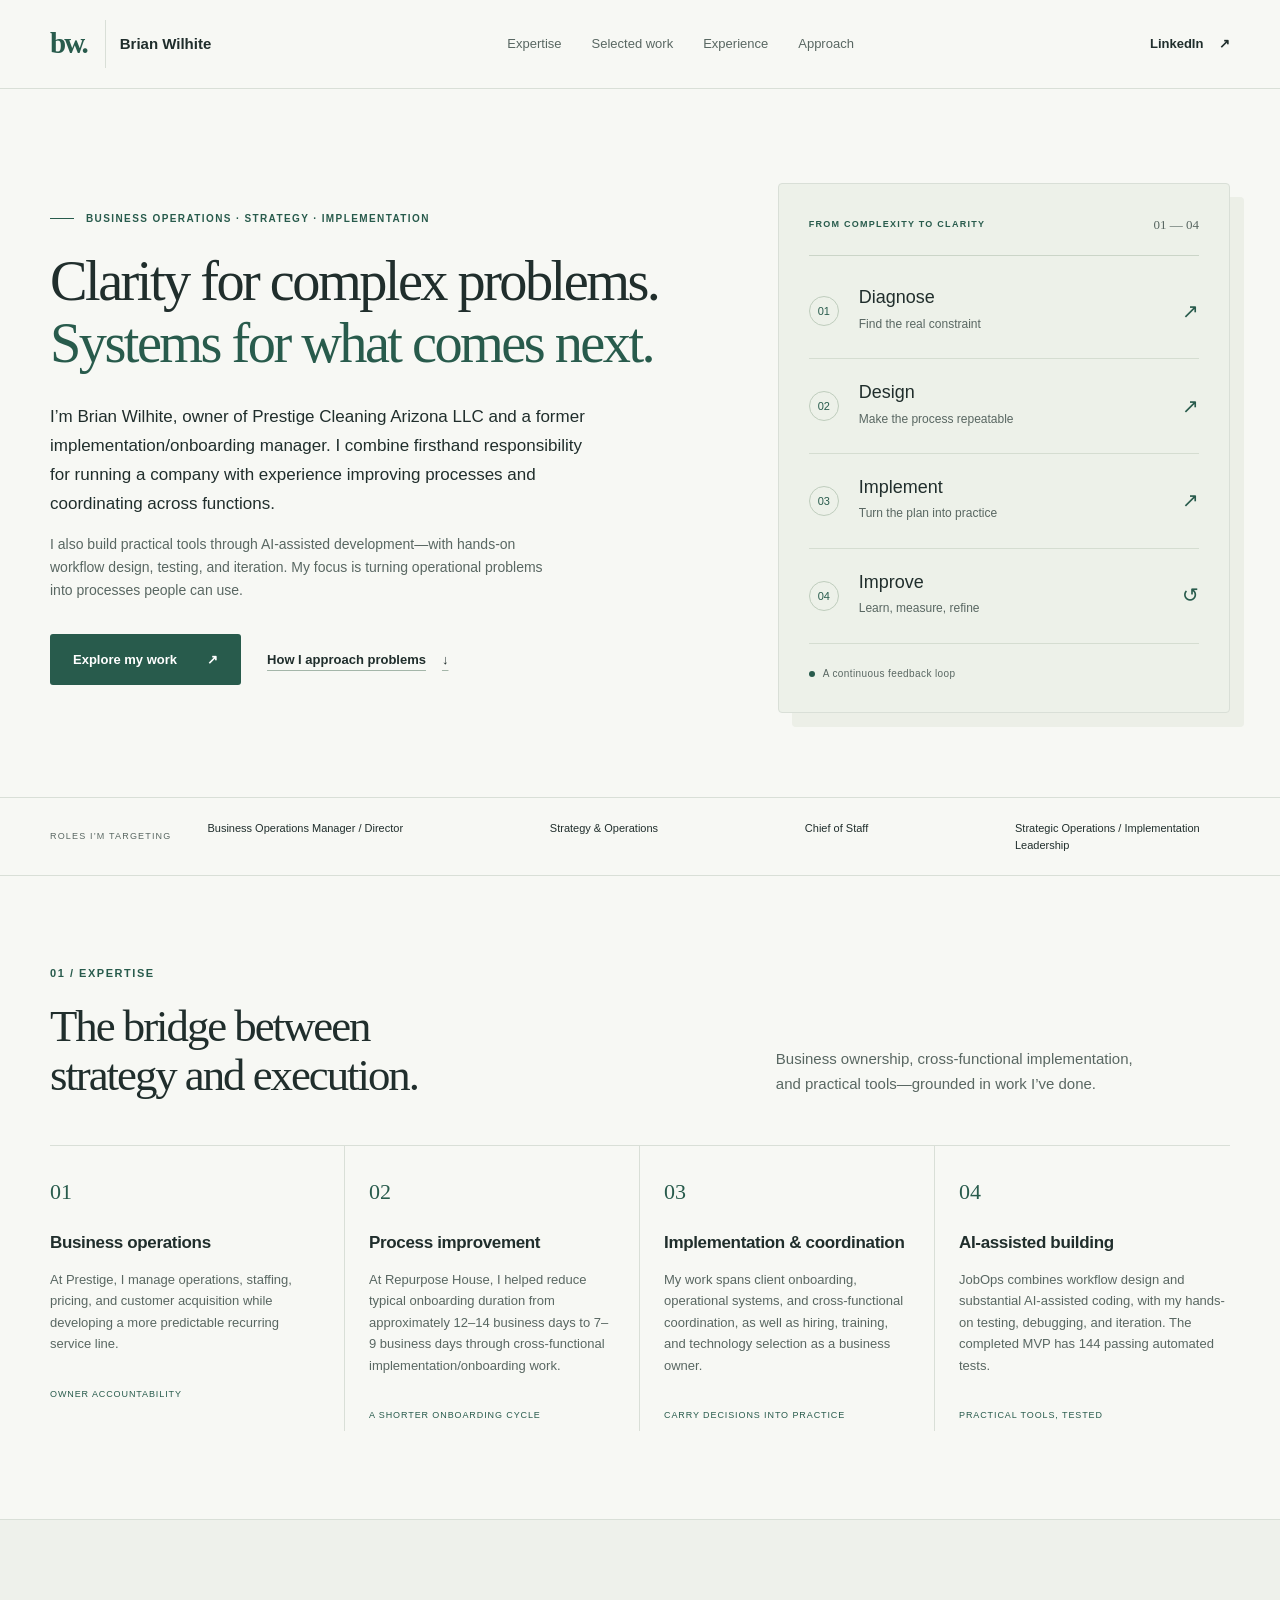
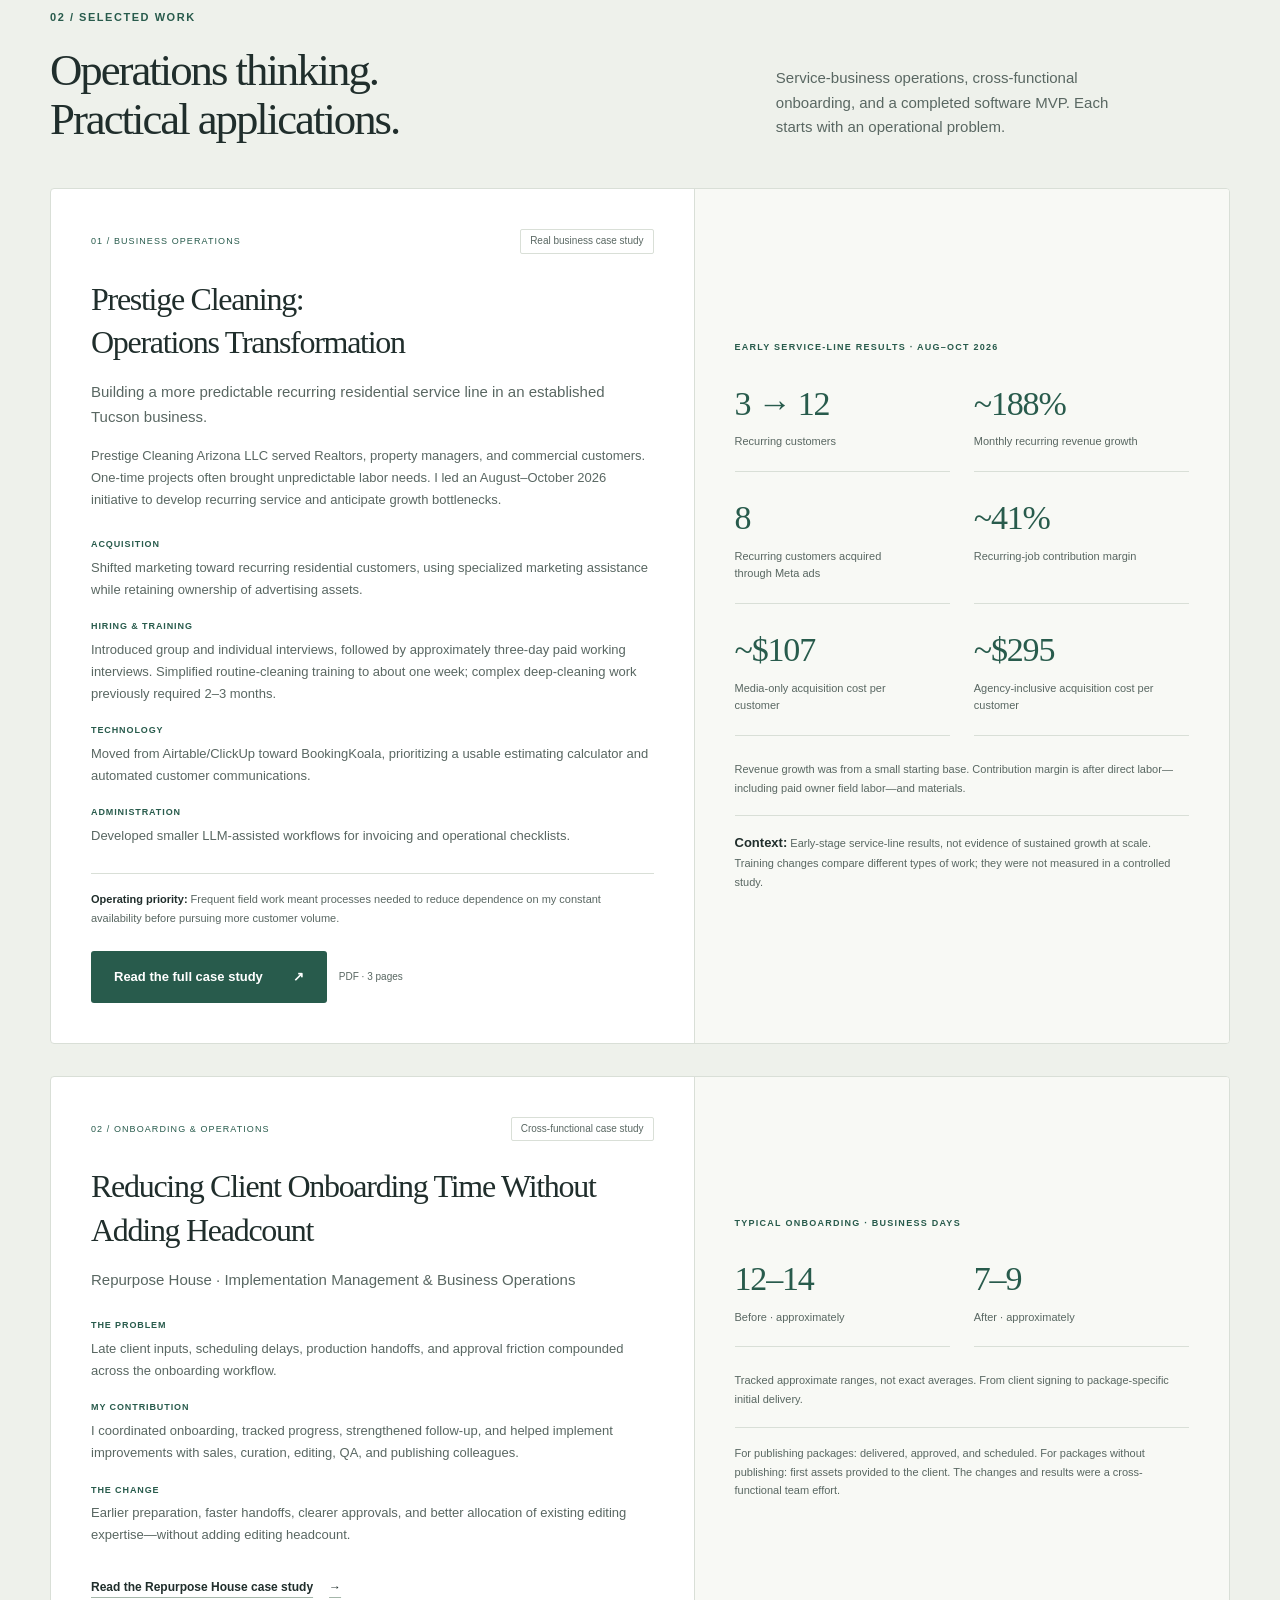
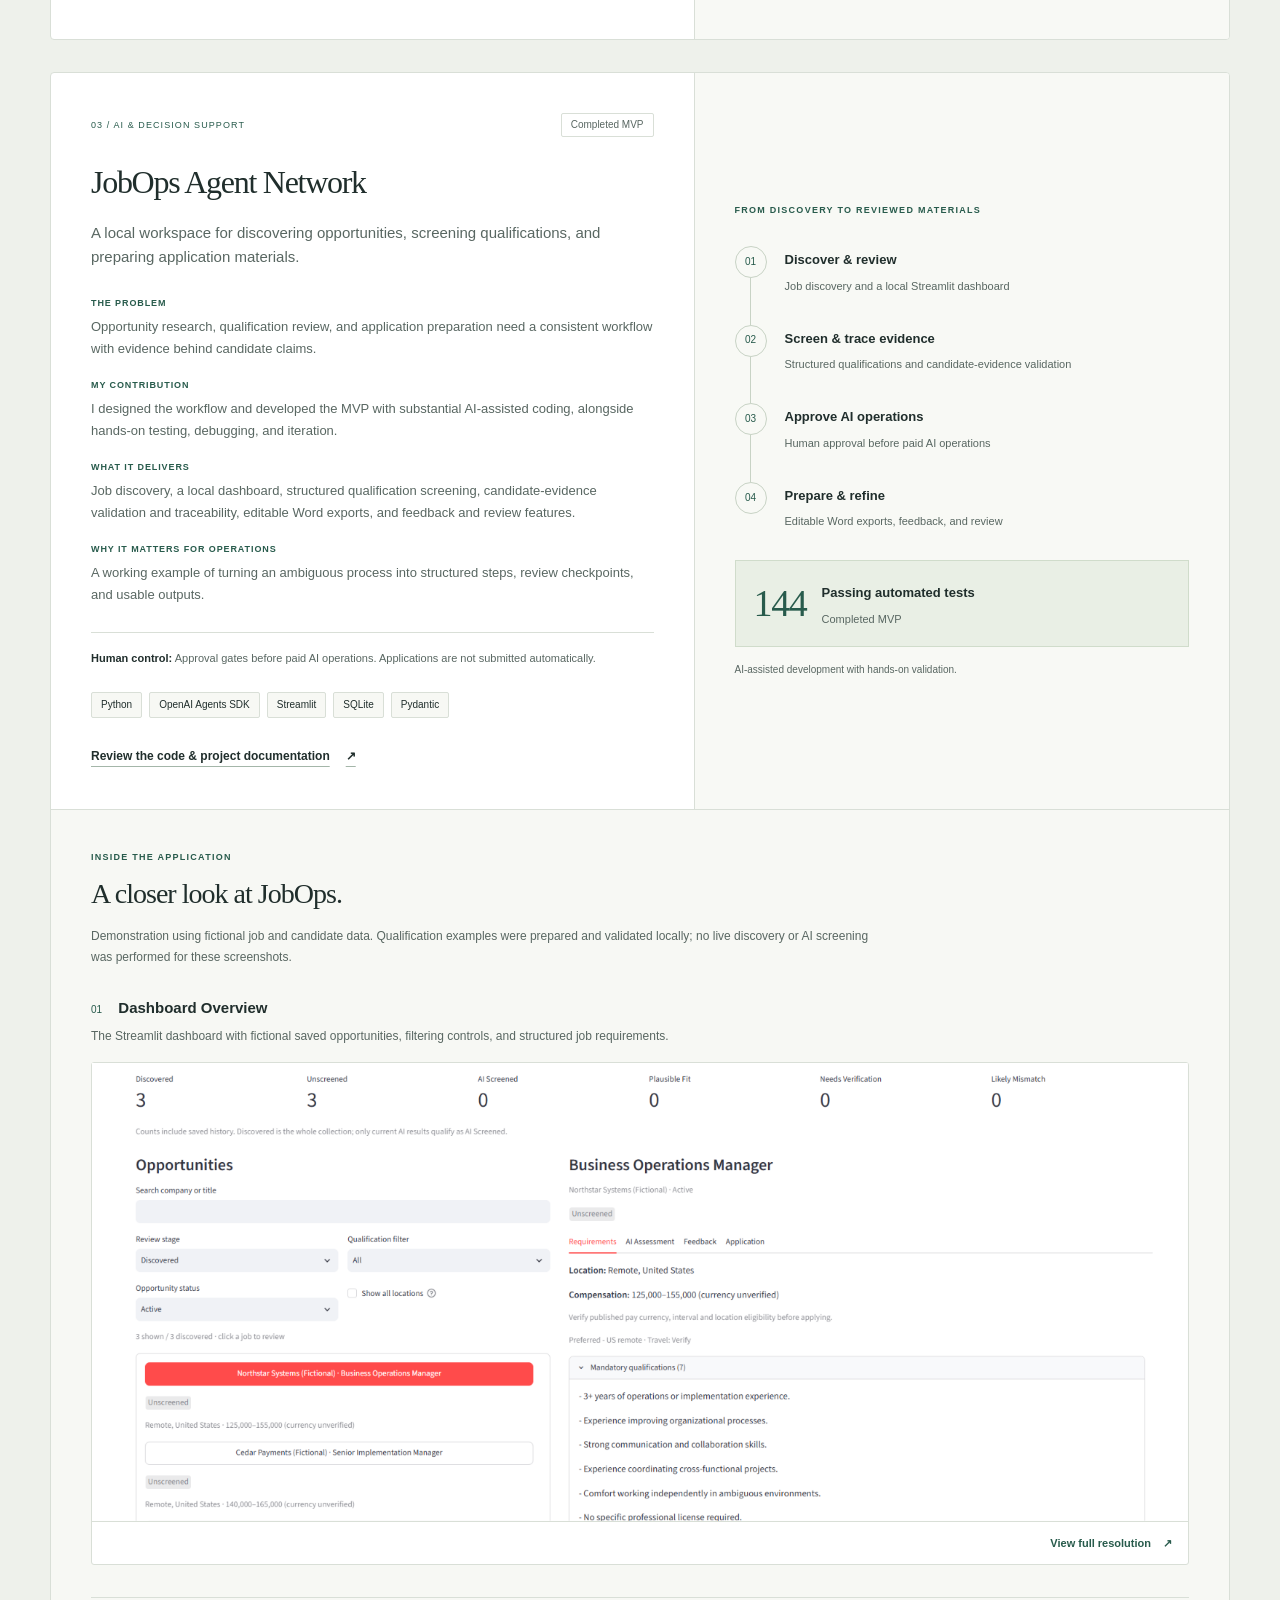
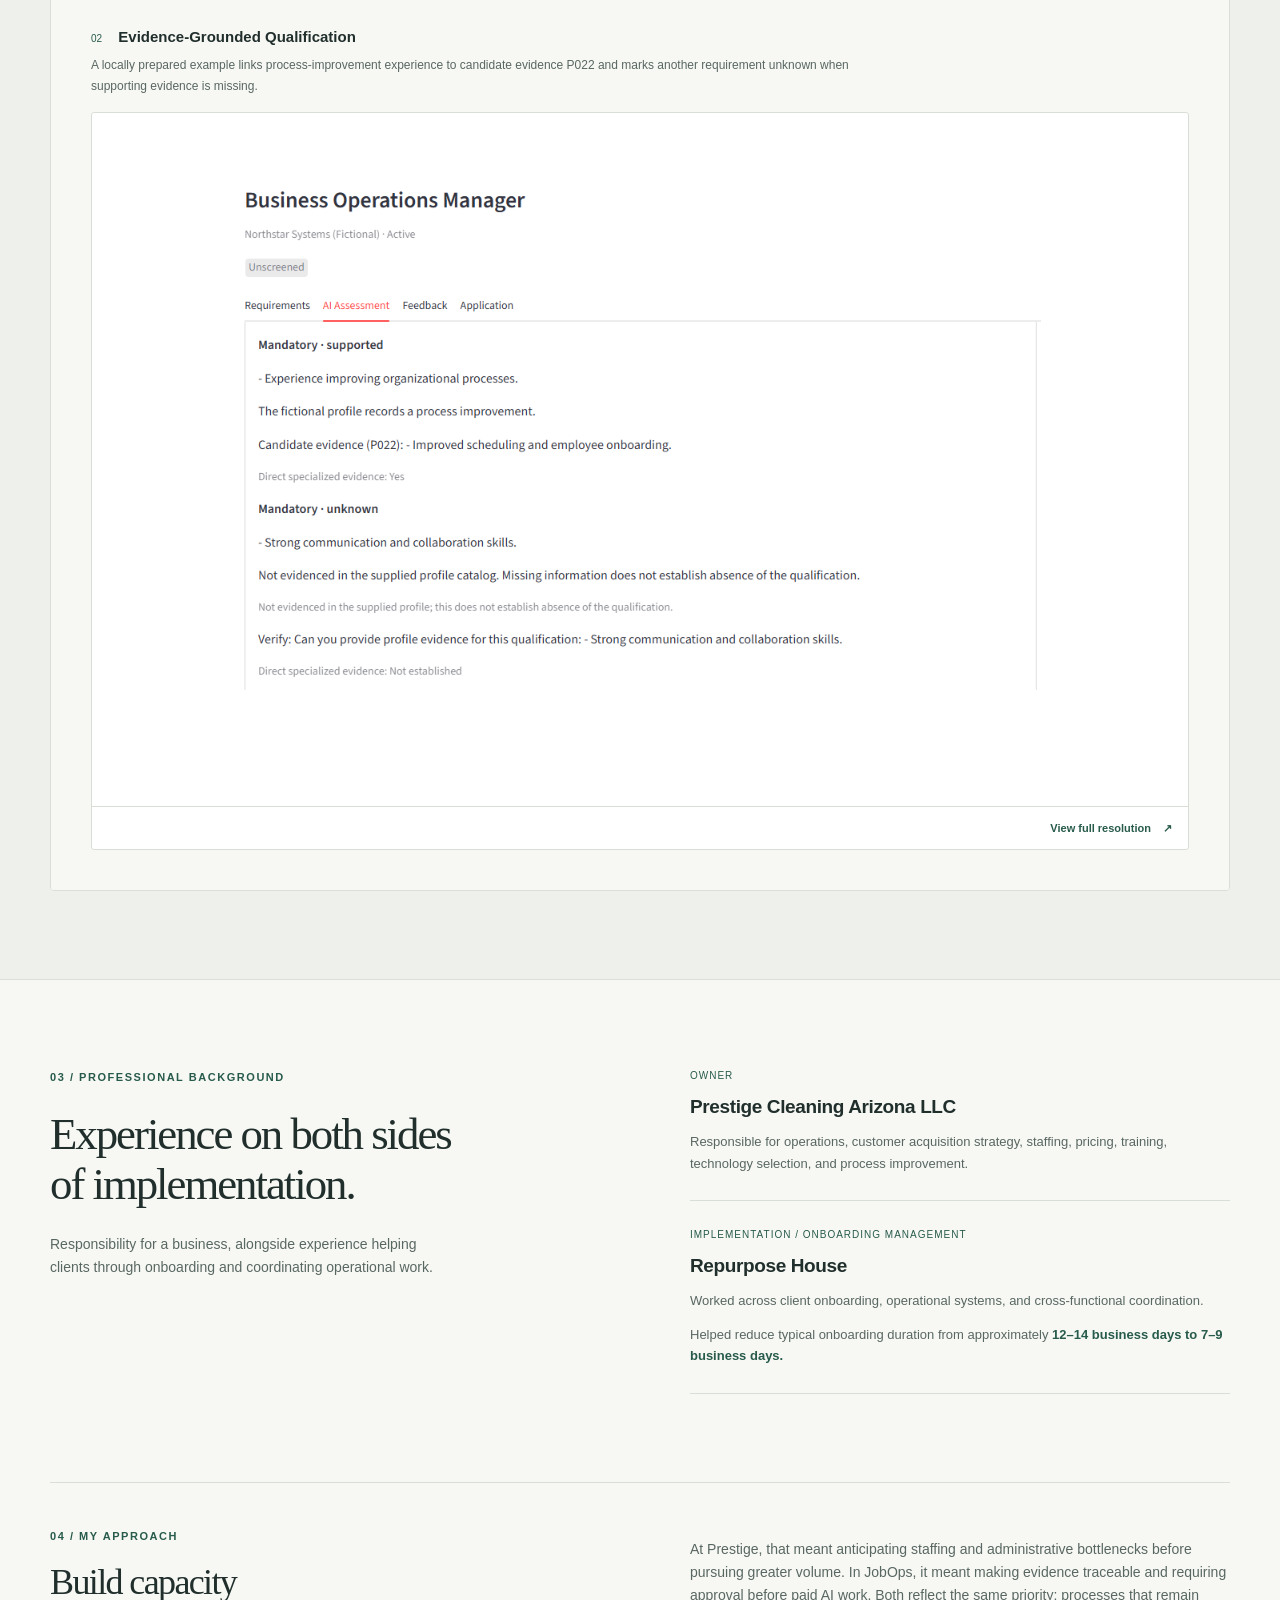
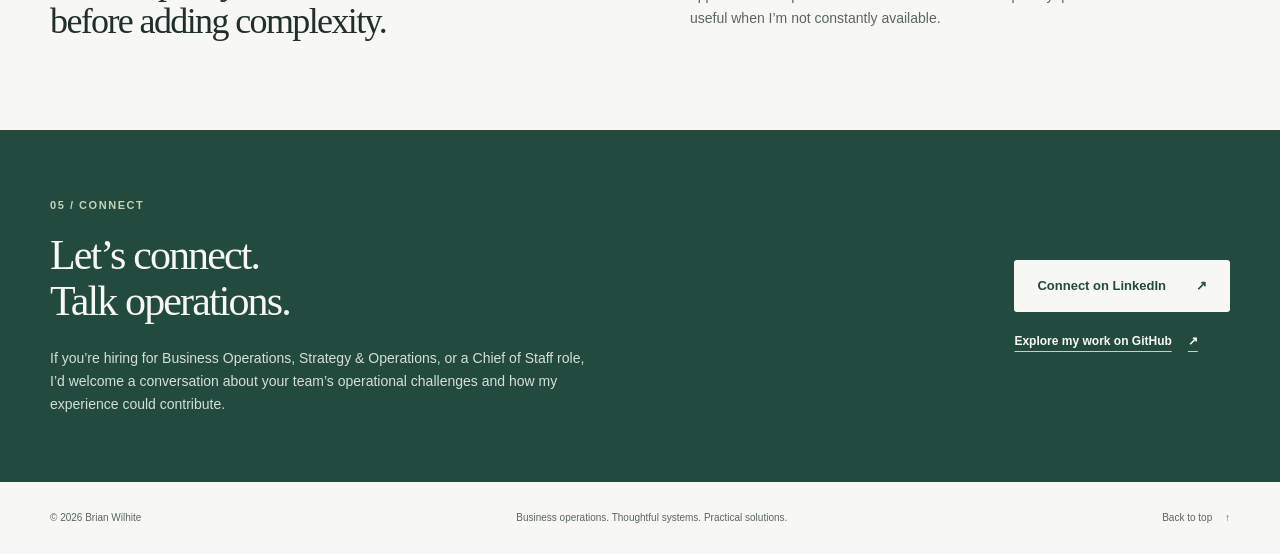
==== commit 3c7387de: "Add Repurpose House case study and update portfolio project order" ====
--- a/index.html
+++ b/index.html
@@ -39,13 +39,13 @@
       <div class="section-heading"><p class="eyebrow">01 / Expertise</p><h2 id="expertise-title">The bridge between<br>strategy and execution.</h2><p>Business ownership, cross-functional implementation, and practical tools—grounded in work I’ve done.</p></div>
       <div class="expertise-grid">
         <article><span class="capability-number">01</span><h3>Business operations</h3><p>At Prestige, I manage operations, staffing, pricing, and customer acquisition while developing a more predictable recurring service line.</p><span class="capability-label">Owner accountability</span></article>
-        <article><span class="capability-number">02</span><h3>Process improvement</h3><p>At Repurpose House, I reduced onboarding duration from approximately 12–14 days to 7–9 days through my implementation/onboarding work.</p><span class="capability-label">A shorter onboarding cycle</span></article>
+        <article><span class="capability-number">02</span><h3>Process improvement</h3><p>At Repurpose House, I helped reduce typical onboarding duration from approximately 12–14 business days to 7–9 business days through cross-functional implementation/onboarding work.</p><span class="capability-label">A shorter onboarding cycle</span></article>
         <article><span class="capability-number">03</span><h3>Implementation &amp; coordination</h3><p>My work spans client onboarding, operational systems, and cross-functional coordination, as well as hiring, training, and technology selection as a business owner.</p><span class="capability-label">Carry decisions into practice</span></article>
         <article><span class="capability-number">04</span><h3>AI-assisted building</h3><p>JobOps combines workflow design and substantial AI-assisted coding, with my hands-on testing, debugging, and iteration. The completed MVP has 144 passing automated tests.</p><span class="capability-label">Practical tools, tested</span></article>
       </div>
     </section>
     <section class="work-section" id="work" aria-labelledby="work-title"><div class="container section">
-      <div class="section-heading"><p class="eyebrow">02 / Selected work</p><h2 id="work-title">Operations thinking.<br>Practical applications.</h2><p>A real service-business initiative and a completed software MVP. Each starts with an operational problem.</p></div>
+      <div class="section-heading"><p class="eyebrow">02 / Selected work</p><h2 id="work-title">Operations thinking.<br>Practical applications.</h2><p>Service-business operations, cross-functional onboarding, and a completed software MVP. Each starts with an operational problem.</p></div>
       <article class="featured-project" aria-labelledby="prestige-title">
         <div class="project-copy">
           <div class="project-meta"><span class="project-type">01 / Business operations</span><span class="badge">Real business case study</span></div>
@@ -75,9 +75,28 @@
           <p class="project-caveat"><strong>Context:</strong> Early-stage service-line results, not evidence of sustained growth at scale. Training changes compare different types of work; they were not measured in a controlled study.</p>
         </aside>
       </article>
+      <article class="featured-project" aria-labelledby="repurpose-title">
+        <div class="project-copy">
+          <div class="project-meta"><span class="project-type">02 / Onboarding &amp; operations</span><span class="badge">Cross-functional case study</span></div>
+          <h3 id="repurpose-title">Reducing Client Onboarding Time Without Adding Headcount</h3>
+          <p class="project-lead">Repurpose House · Implementation Management &amp; Business Operations</p>
+          <dl class="project-details">
+            <div><dt>The problem</dt><dd>Late client inputs, scheduling delays, production handoffs, and approval friction compounded across the onboarding workflow.</dd></div>
+            <div><dt>My contribution</dt><dd>I coordinated onboarding, tracked progress, strengthened follow-up, and helped implement improvements with sales, curation, editing, QA, and publishing colleagues.</dd></div>
+            <div><dt>The change</dt><dd>Earlier preparation, faster handoffs, clearer approvals, and better allocation of existing editing expertise—without adding editing headcount.</dd></div>
+          </dl>
+          <a class="text-link project-link" href="repurpose-house.html">Read the Repurpose House case study <span aria-hidden="true">→</span></a>
+        </div>
+        <aside class="project-diagram results-panel" aria-label="Repurpose House approximate tracked onboarding ranges">
+          <p class="eyebrow">Typical onboarding · Business days</p>
+          <dl class="results-grid"><div><dt>Before · approximately</dt><dd>12–14</dd></div><div><dt>After · approximately</dt><dd>7–9</dd></div></dl>
+          <p class="results-note">Tracked approximate ranges, not exact averages. From client signing to package-specific initial delivery.</p>
+          <p class="project-caveat">For publishing packages: delivered, approved, and scheduled. For packages without publishing: first assets provided to the client. The changes and results were a cross-functional team effort.</p>
+        </aside>
+      </article>
       <article class="featured-project" aria-labelledby="jobops-title">
         <div class="project-copy">
-          <div class="project-meta"><span class="project-type">02 / AI &amp; decision support</span><span class="badge">Completed MVP</span></div>
+          <div class="project-meta"><span class="project-type">03 / AI &amp; decision support</span><span class="badge">Completed MVP</span></div>
           <h3 id="jobops-title">JobOps Agent Network</h3>
           <p class="project-lead">A local workspace for discovering opportunities, screening qualifications, and preparing application materials.</p>
           <dl class="project-details">
@@ -134,7 +153,7 @@
       <div class="experience-intro"><p class="eyebrow">03 / Professional background</p><h2 id="experience-title">Experience on both sides<br>of implementation.</h2><p>Responsibility for a business, alongside experience helping clients through onboarding and coordinating operational work.</p></div>
       <div class="experience-list">
         <article><p class="experience-role">Owner</p><h3>Prestige Cleaning Arizona LLC</h3><p>Responsible for operations, customer acquisition strategy, staffing, pricing, training, technology selection, and process improvement.</p></article>
-        <article><p class="experience-role">Implementation / Onboarding Management</p><h3>Repurpose House</h3><p>Worked across client onboarding, operational systems, and cross-functional coordination.</p><p class="experience-result">Reduced onboarding duration from approximately <strong>12–14 days to 7–9 days.</strong></p></article>
+        <article><p class="experience-role">Implementation / Onboarding Management</p><h3>Repurpose House</h3><p>Worked across client onboarding, operational systems, and cross-functional coordination.</p><p class="experience-result">Helped reduce typical onboarding duration from approximately <strong>12–14 business days to 7–9 business days.</strong></p></article>
       </div>
     </section>
     <section class="container approach-note" id="approach" aria-labelledby="approach-title">
--- a/styles.css
+++ b/styles.css
@@ -53,4 +53,39 @@
 .screenshot-action{display:flex;align-items:center;justify-content:flex-end;gap:12px;border-top:1px solid var(--line);padding:12px 16px;font-size:11px;font-weight:600;color:var(--green)}
 @media(max-width:1000px){.jobops-gallery{padding:28px}}
 @media(max-width:720px){.jobops-gallery{padding:26px}.gallery-heading h4{font-size:25px}.screenshot-action{justify-content:flex-start}.screenshot-figure h5{font-size:14px}}
+/* Dedicated case-study styles are scoped to preserve the homepage layout. */
+.case-study-page .case-hero{padding-block:64px 48px}
+.case-study-page .case-back{margin-bottom:30px}
+.case-study-page .case-hero h1{max-width:980px;font-size:clamp(38px,4.8vw,64px);margin-bottom:22px}
+.case-study-page .case-byline{font-size:12px;color:var(--green);margin-bottom:24px}
+.case-study-page .case-introduction{font-size:17px;max-width:880px;line-height:1.7;margin-bottom:28px}
+.case-study-page .case-summary{display:grid;grid-template-columns:1fr 1fr;max-width:780px;border:1px solid var(--line);background:var(--soft);border-radius:3px;margin:0}
+.case-study-page .case-summary>div{padding:26px 32px;min-width:0}
+.case-study-page .case-summary>div+div{border-left:1px solid var(--line)}
+.case-study-page .case-summary dt{font-size:11px;text-transform:uppercase;letter-spacing:.1em;color:var(--green);margin-bottom:12px}
+.case-study-page .case-summary dd{font-family:var(--serif);font-size:48px;letter-spacing:-.035em;line-height:1.2;margin:0;color:var(--green)}
+.case-study-page .case-summary dd>span{display:block;font-family:var(--sans);font-size:12px;color:var(--muted);letter-spacing:0;line-height:1.6;margin-top:8px}
+.case-study-page .case-measurement{font-size:12px;line-height:1.7;color:var(--muted);max-width:780px;margin:18px 0 0}
+.case-study-page .case-workflow{padding-block:0 48px}
+.case-study-page .case-workflow h2{font-size:30px;margin-bottom:22px}
+.case-study-page .workflow-steps{display:grid;grid-template-columns:repeat(6,minmax(0,1fr));gap:20px;list-style:none;padding:0;margin:0}
+.case-study-page .workflow-steps li{position:relative;padding:18px 16px;min-width:0;background:var(--soft);border:1px solid var(--line);border-radius:3px}
+.case-study-page .workflow-steps li:not(:last-child)::after{content:'→';position:absolute;right:-17px;top:50%;transform:translateY(-50%);font-size:15px;color:var(--green)}
+.case-study-page .workflow-steps span{display:block;color:var(--green);font-size:10px;letter-spacing:.08em;margin-bottom:12px}
+.case-study-page .workflow-steps strong{font-size:13px;font-weight:500;line-height:1.4;display:block}
+.case-study-page .case-sections{padding-bottom:64px}
+.case-study-page .case-section{display:grid;grid-template-columns:1fr 2.4fr;gap:60px;padding-block:36px;border-top:1px solid var(--line)}
+.case-study-page .case-section h2{font-size:32px}
+.case-study-page .case-section .eyebrow{font-size:10px;margin-bottom:16px}
+.case-study-page .case-prose{max-width:760px;min-width:0}
+.case-study-page .case-prose p,.case-study-page .case-prose li{font-size:15px;color:var(--muted);line-height:1.8}
+.case-study-page .case-prose strong{color:var(--ink)}
+.case-study-page .case-prose ul{padding-left:22px}
+.case-study-page .case-prose li+li{margin-top:12px}
+.case-study-page .case-prose h3{font-size:17px;margin:30px 0 14px}
+.case-study-page .case-prose h3:first-child{margin-top:0}
+.case-study-page .case-prose p:last-child{margin-bottom:0}
+.case-study-page .case-sections>.text-link{margin-top:22px}
+@media(max-width:1000px){.case-study-page .workflow-steps{grid-template-columns:repeat(3,minmax(0,1fr))}.case-study-page .workflow-steps li:nth-child(3)::after{content:none}.case-study-page .case-section{gap:36px}}
+@media(max-width:720px){.case-study-page .case-hero{padding-block:40px 32px}.case-study-page .case-introduction{font-size:15px}.case-study-page .case-summary>div{padding:20px}.case-study-page .case-summary dd{font-size:36px}.case-study-page .workflow-steps{grid-template-columns:1fr;gap:22px}.case-study-page .workflow-steps li{display:flex;align-items:center;gap:18px;padding:16px 20px}.case-study-page .workflow-steps span{margin-bottom:0;flex-shrink:0}.case-study-page .workflow-steps li:not(:last-child)::after{content:'↓';left:50%;right:auto;top:auto;bottom:-23px;transform:translateX(-50%)}.case-study-page .case-section{grid-template-columns:1fr;gap:20px;padding-block:28px}.case-study-page .case-section h2{font-size:30px}.case-study-page .case-sections{padding-bottom:40px}}
 @media(prefers-reduced-motion:reduce){html{scroll-behavior:auto}.button{transition:none}.button:hover{transform:none}}
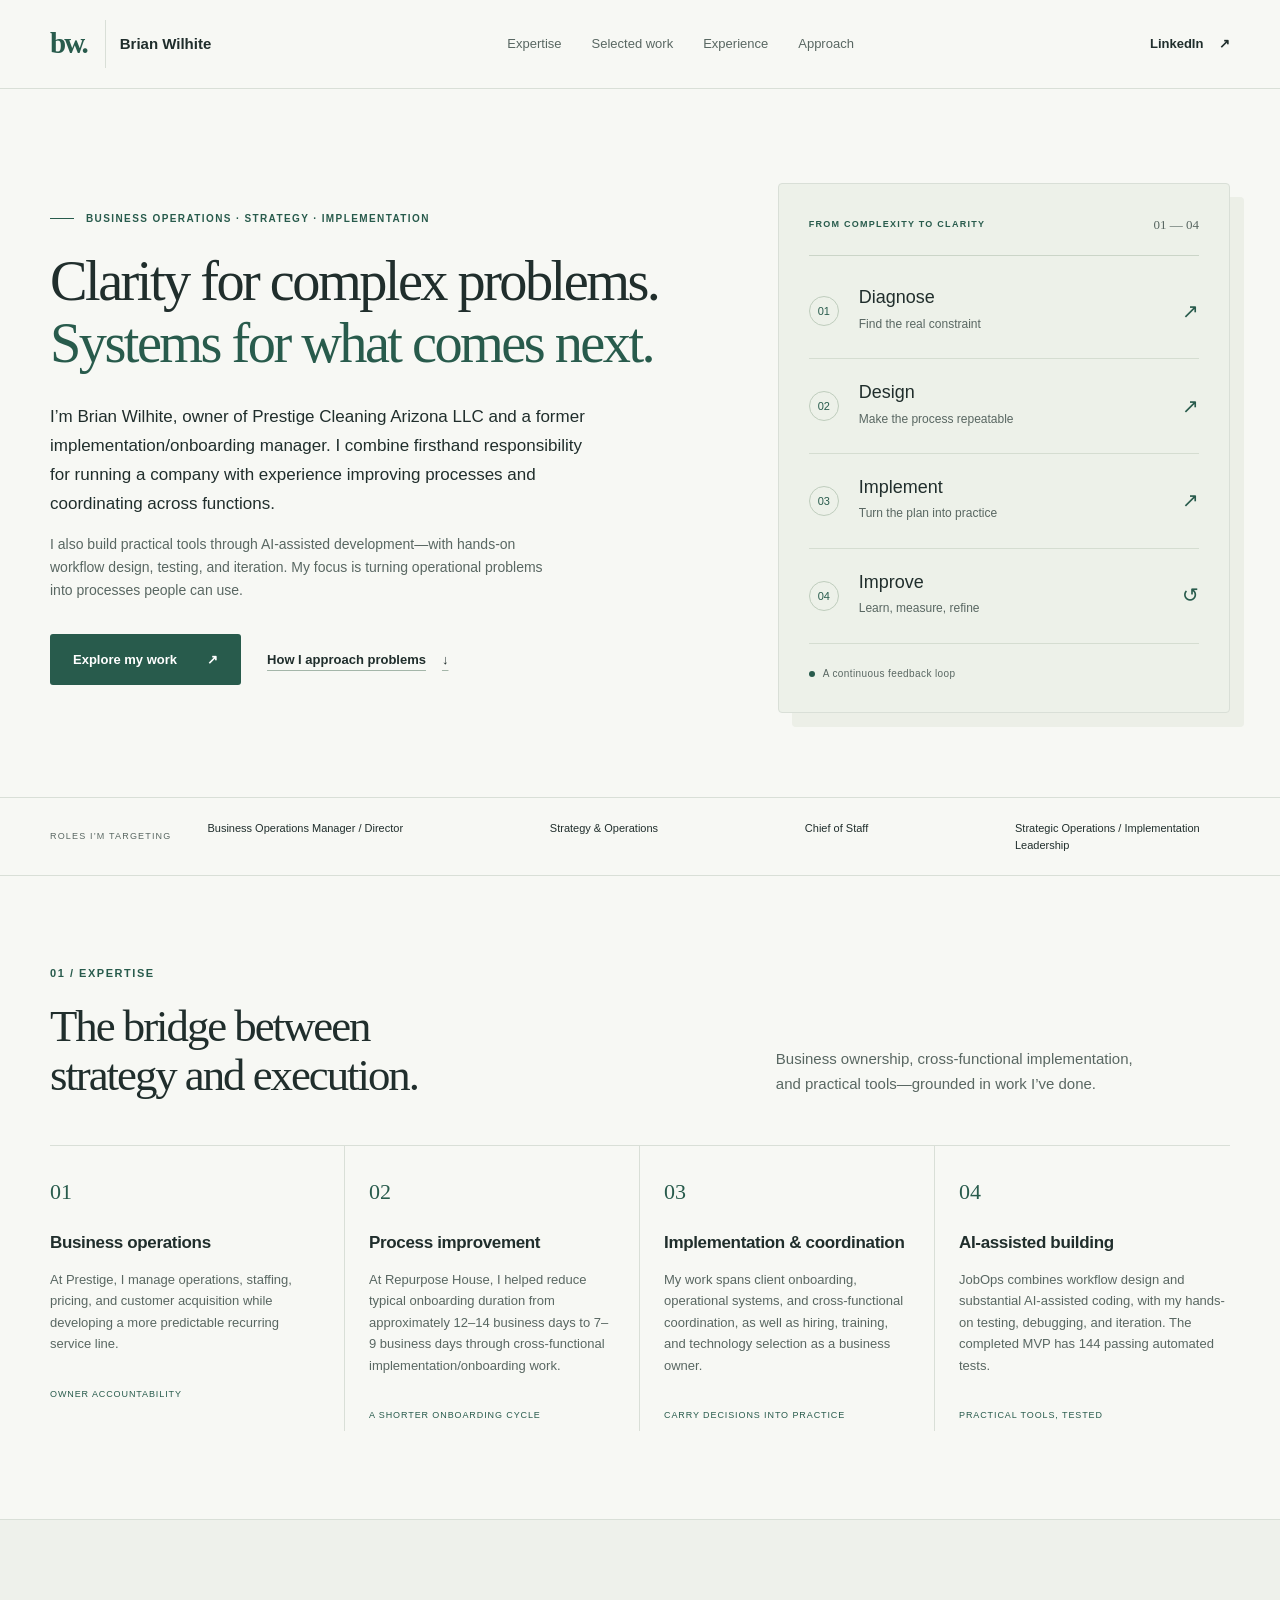
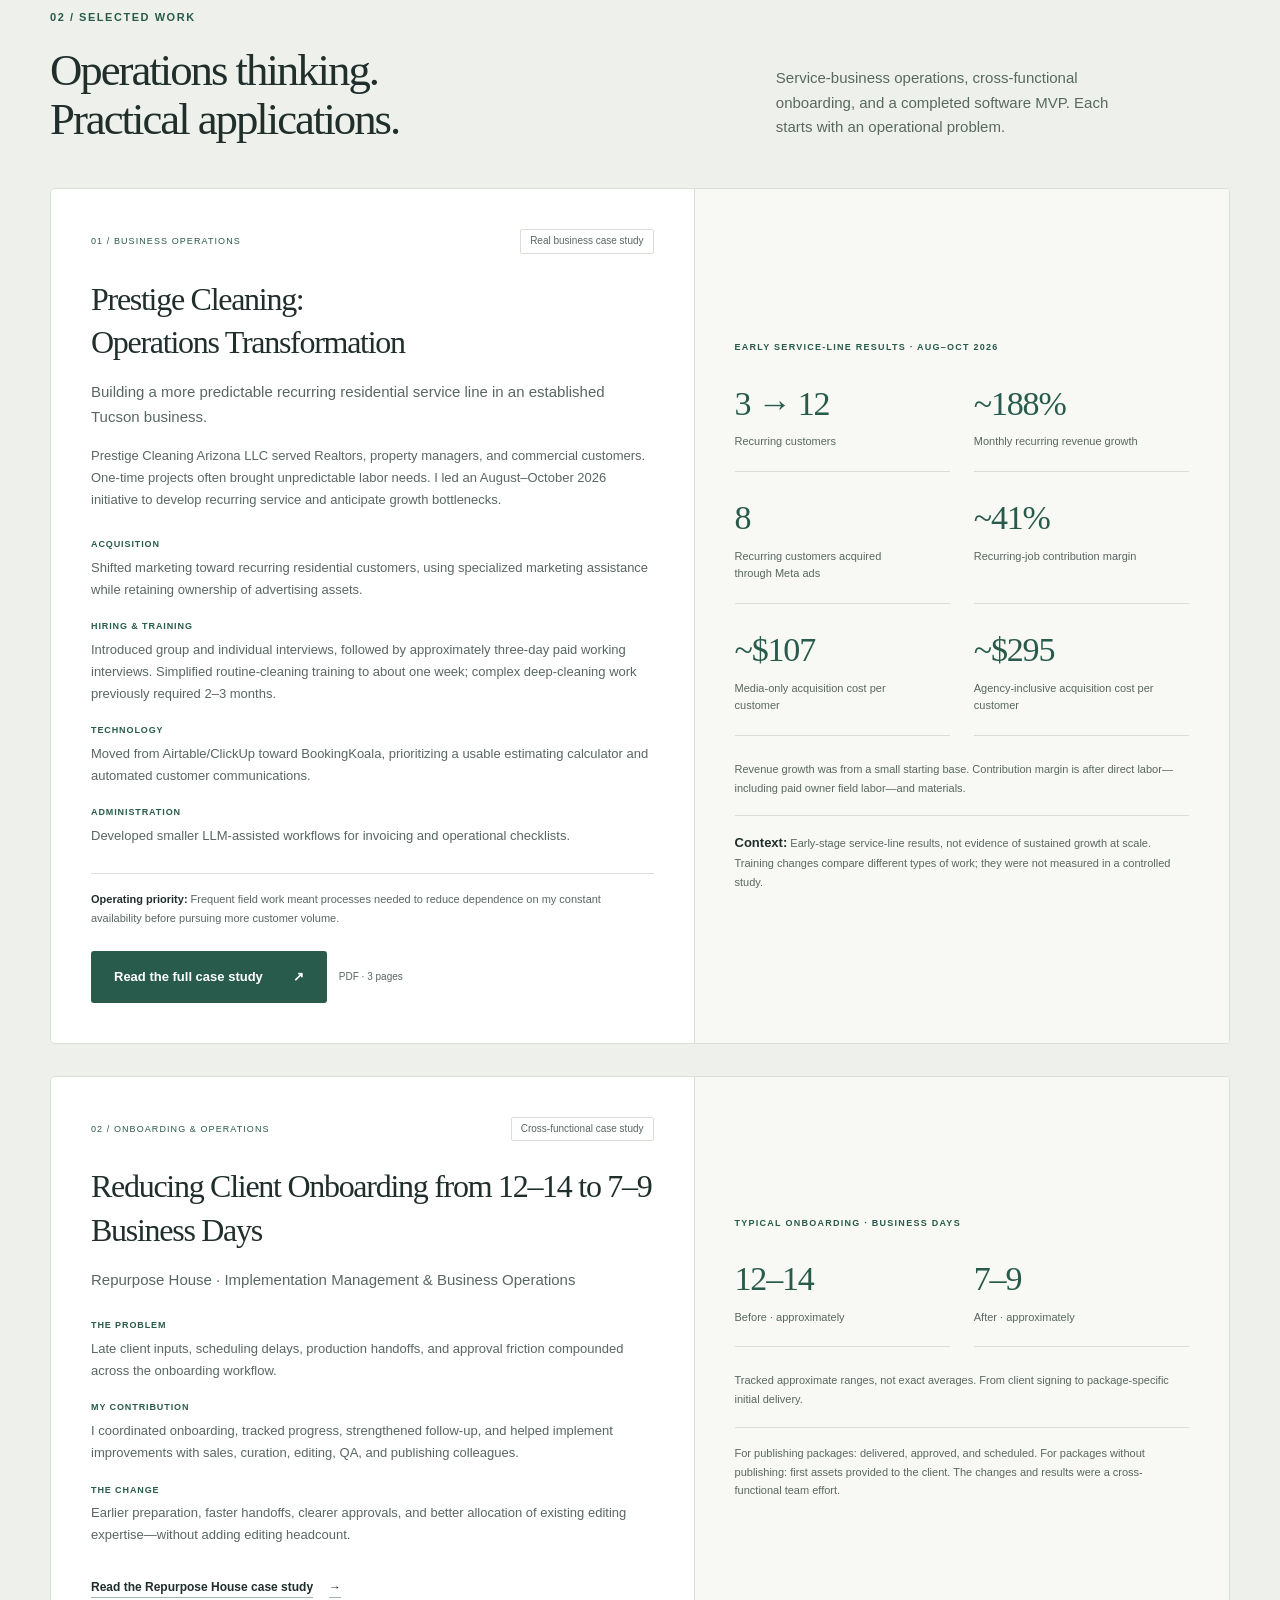
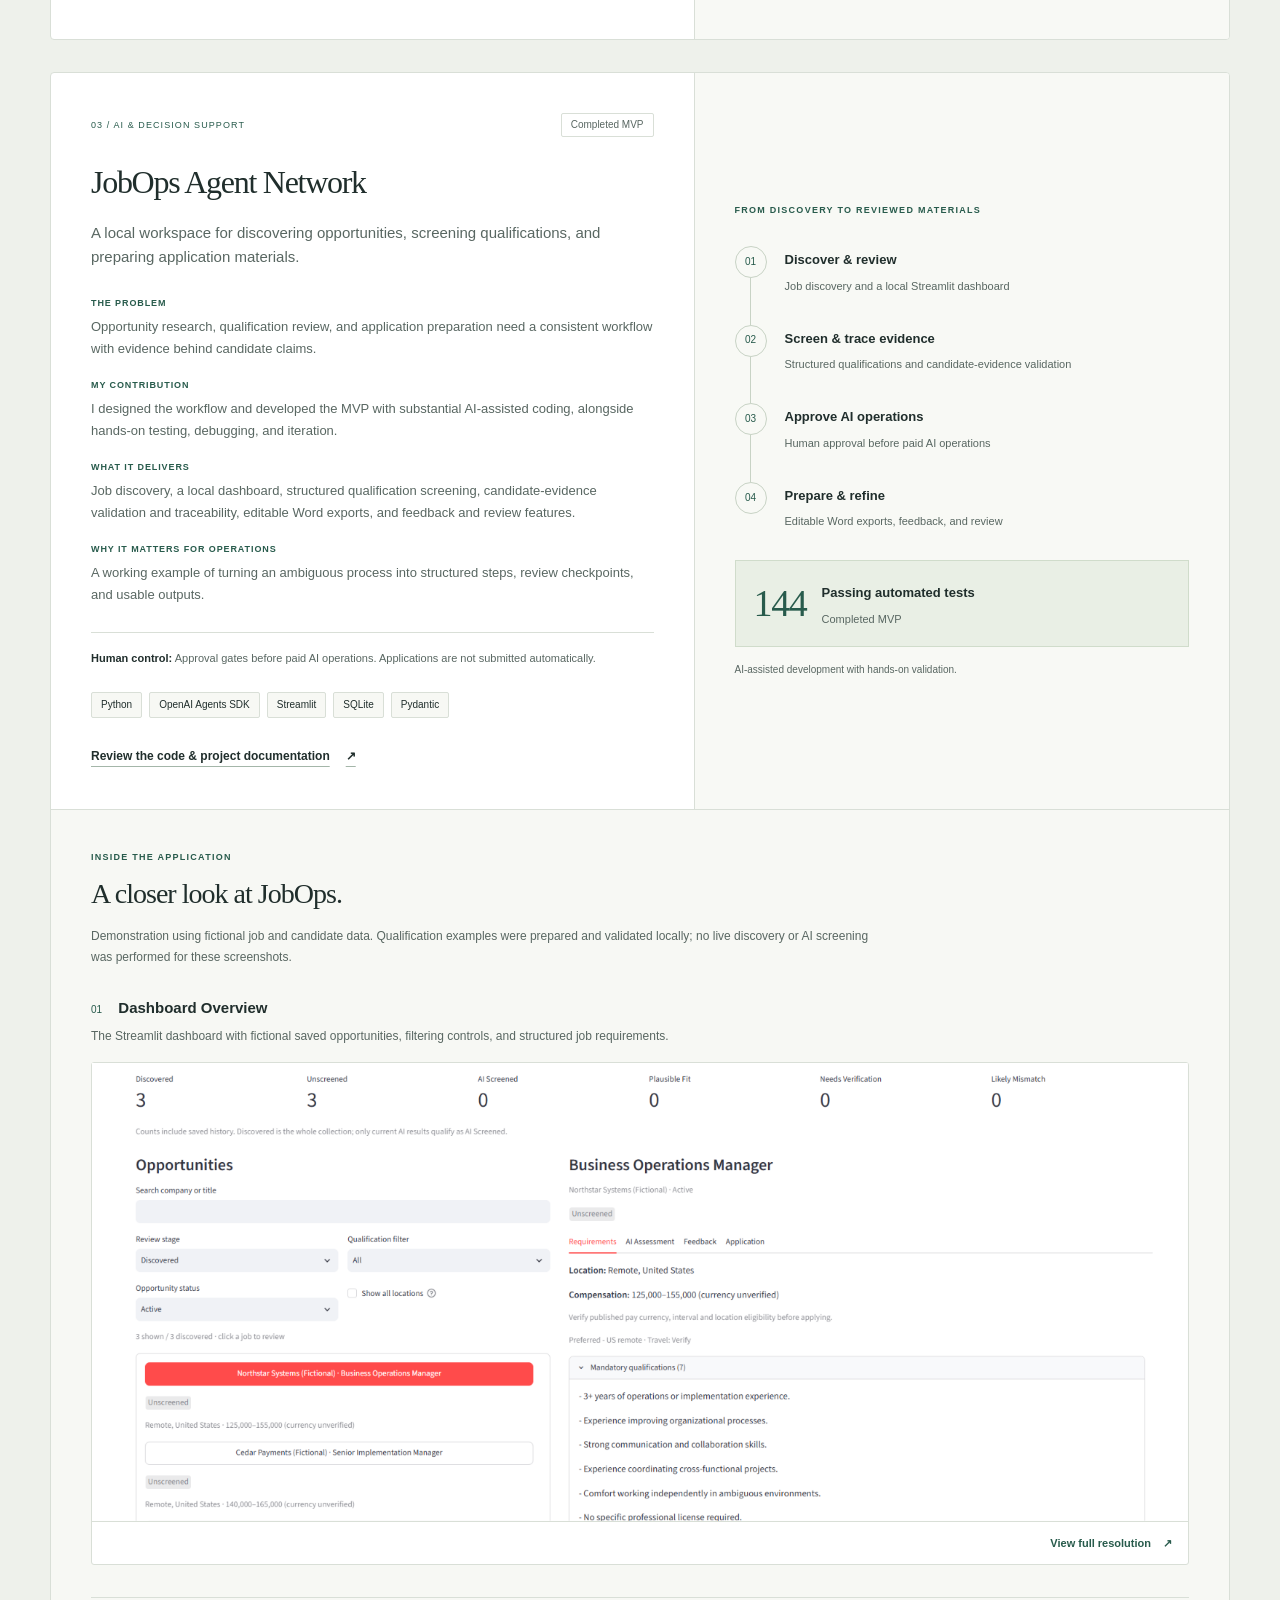
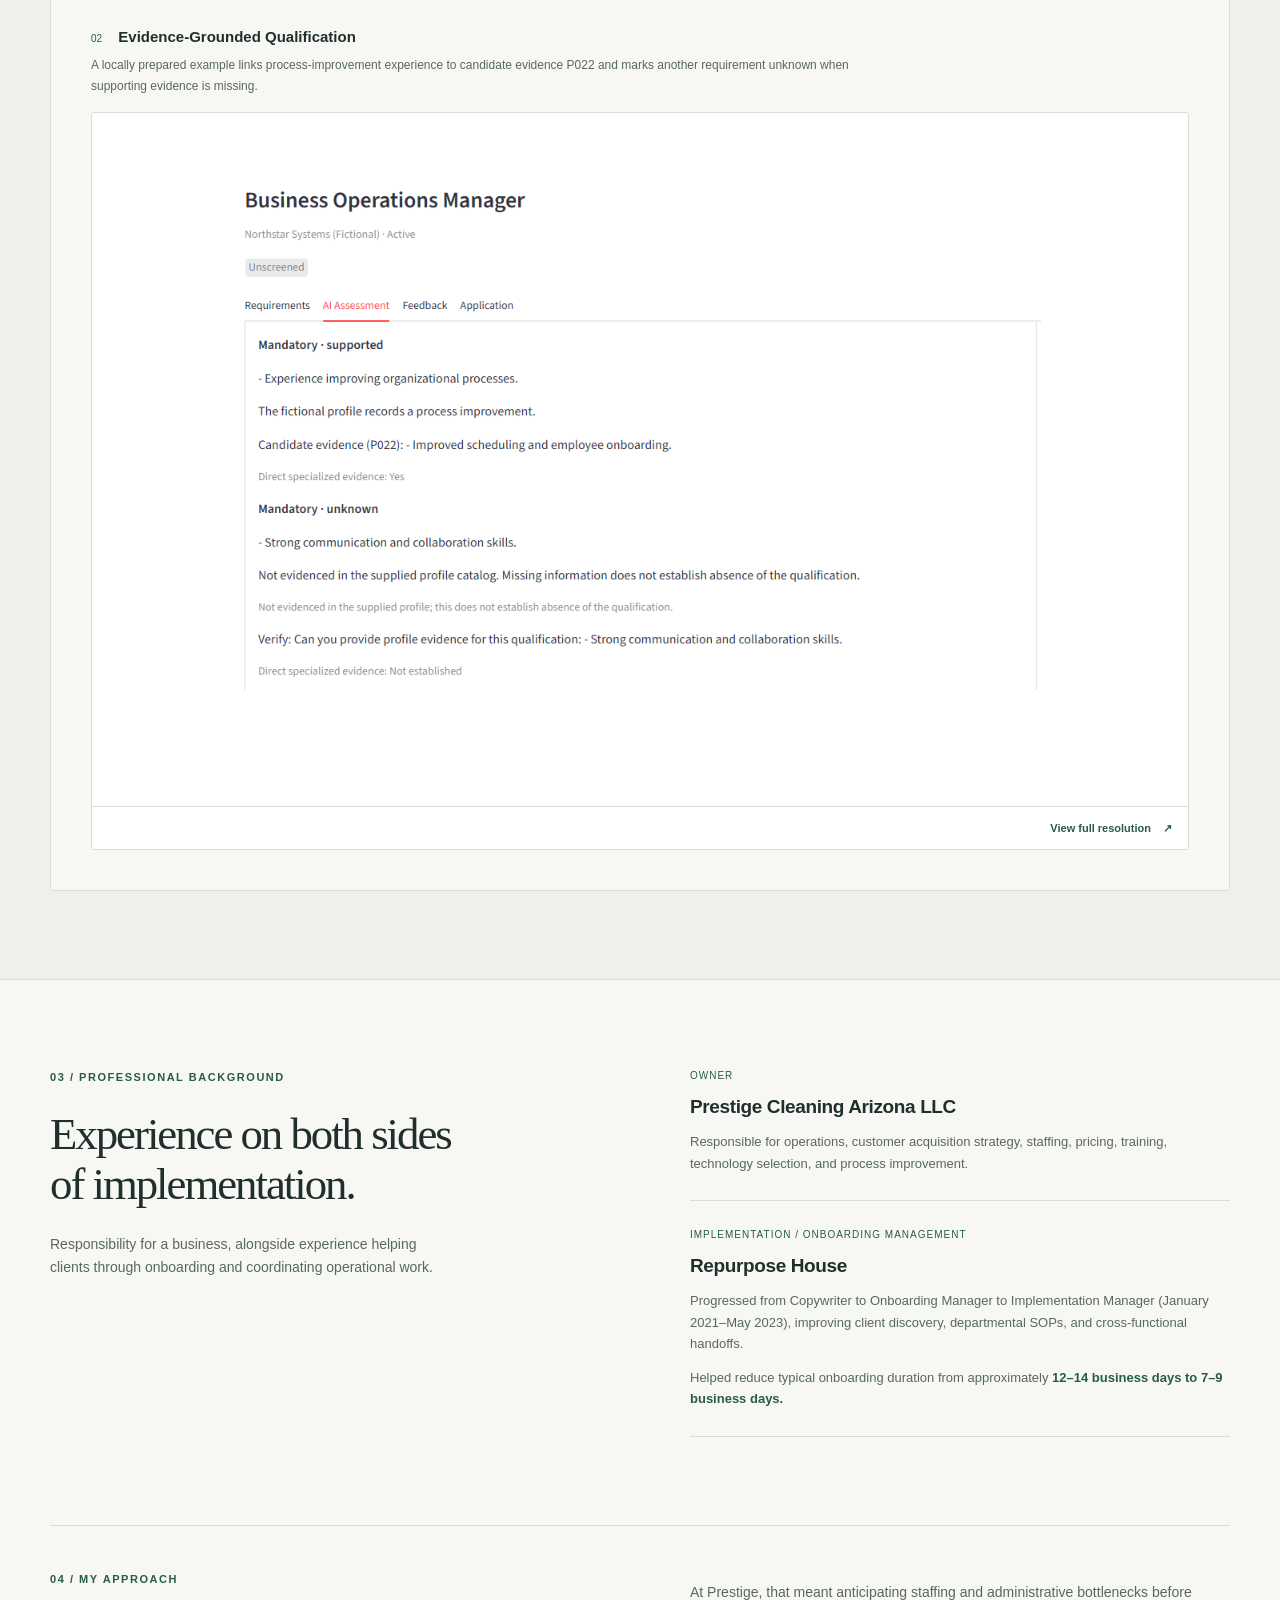
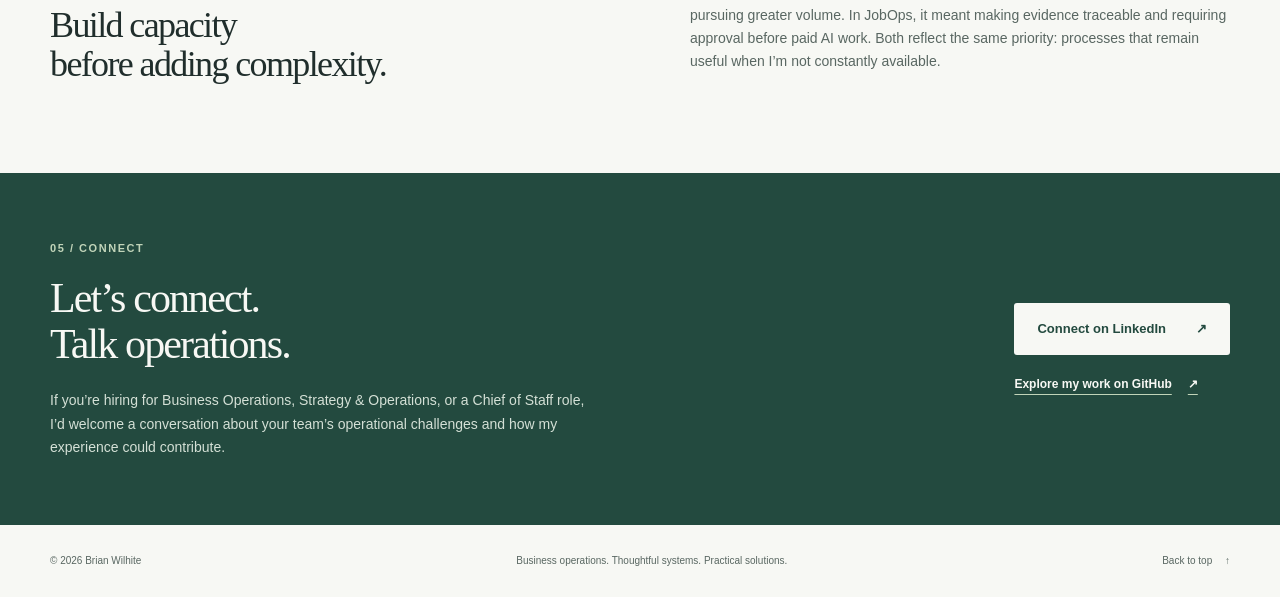
==== commit 793af975: "Strengthen Repurpose House operations case study with verified evidence" ====
--- a/index.html
+++ b/index.html
@@ -78,7 +78,7 @@
       <article class="featured-project" aria-labelledby="repurpose-title">
         <div class="project-copy">
           <div class="project-meta"><span class="project-type">02 / Onboarding &amp; operations</span><span class="badge">Cross-functional case study</span></div>
-          <h3 id="repurpose-title">Reducing Client Onboarding Time Without Adding Headcount</h3>
+          <h3 id="repurpose-title">Reducing Client Onboarding from 12–14 to 7–9 Business Days</h3>
           <p class="project-lead">Repurpose House · Implementation Management &amp; Business Operations</p>
           <dl class="project-details">
             <div><dt>The problem</dt><dd>Late client inputs, scheduling delays, production handoffs, and approval friction compounded across the onboarding workflow.</dd></div>
@@ -153,7 +153,7 @@
       <div class="experience-intro"><p class="eyebrow">03 / Professional background</p><h2 id="experience-title">Experience on both sides<br>of implementation.</h2><p>Responsibility for a business, alongside experience helping clients through onboarding and coordinating operational work.</p></div>
       <div class="experience-list">
         <article><p class="experience-role">Owner</p><h3>Prestige Cleaning Arizona LLC</h3><p>Responsible for operations, customer acquisition strategy, staffing, pricing, training, technology selection, and process improvement.</p></article>
-        <article><p class="experience-role">Implementation / Onboarding Management</p><h3>Repurpose House</h3><p>Worked across client onboarding, operational systems, and cross-functional coordination.</p><p class="experience-result">Helped reduce typical onboarding duration from approximately <strong>12–14 business days to 7–9 business days.</strong></p></article>
+        <article><p class="experience-role">Implementation / Onboarding Management</p><h3>Repurpose House</h3><p>Progressed from Copywriter to Onboarding Manager to Implementation Manager (January 2021–May 2023), improving client discovery, departmental SOPs, and cross-functional handoffs.</p><p class="experience-result">Helped reduce typical onboarding duration from approximately <strong>12–14 business days to 7–9 business days.</strong></p></article>
       </div>
     </section>
     <section class="container approach-note" id="approach" aria-labelledby="approach-title">
